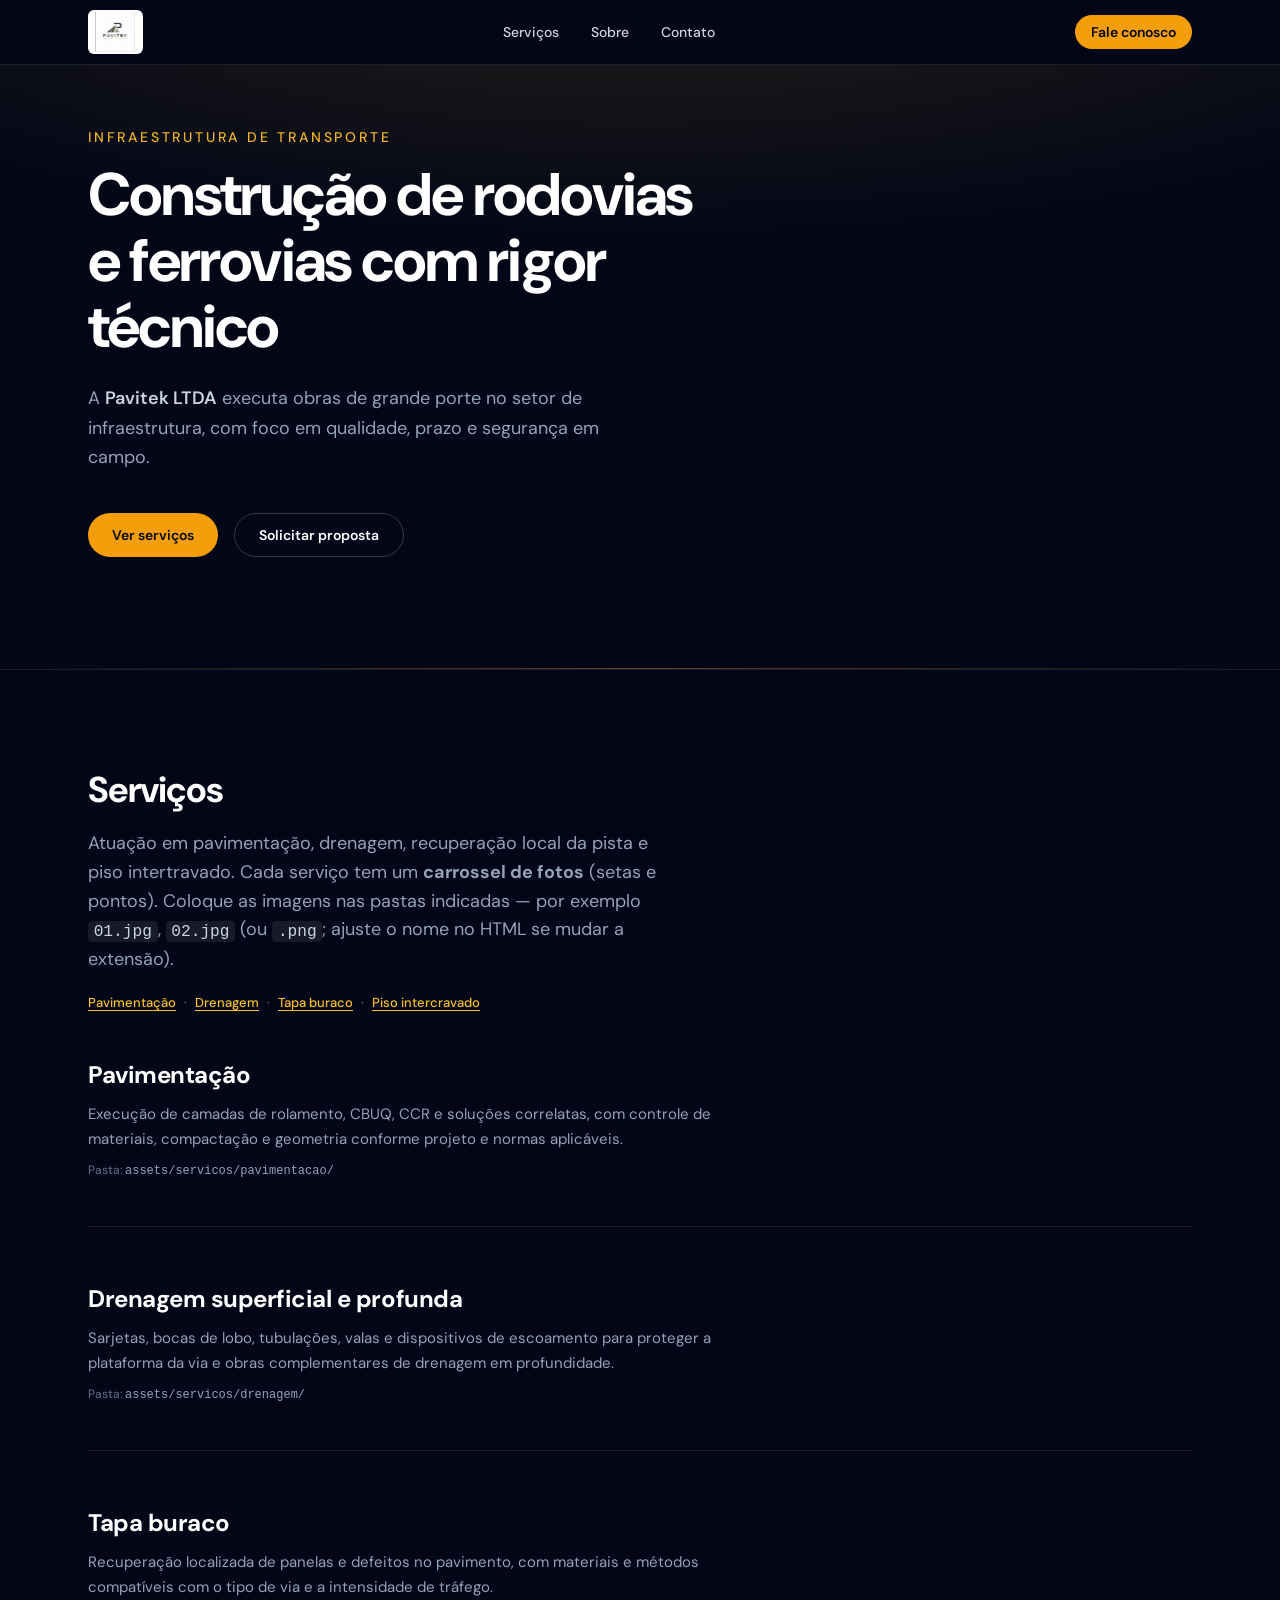
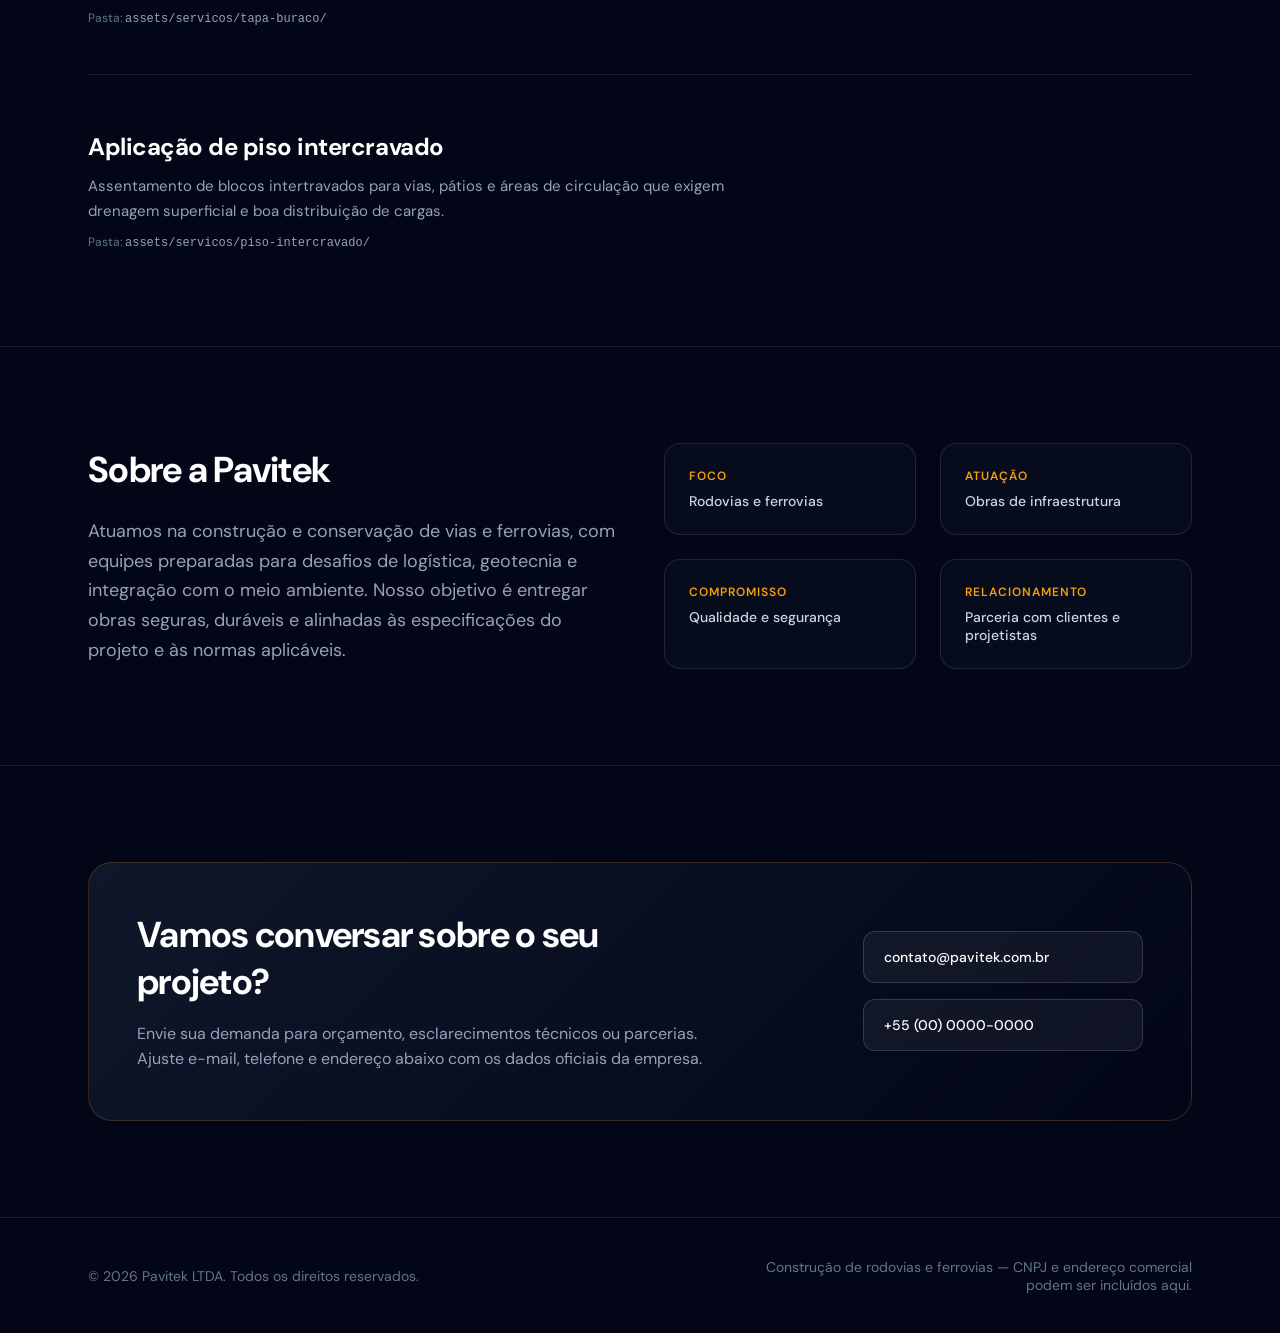
==== index.html @ 79687f1e "feat: base" ====
<!DOCTYPE html>
<html lang="pt-BR">
  <head>
    <meta charset="UTF-8" />
    <meta name="viewport" content="width=device-width, initial-scale=1.0" />
    <meta
      name="description"
      content="Pavitek LTDA — construção de rodovias e ferrovias. Soluções em infraestrutura viária e ferroviária."
    />
    <title>Pavitek LTDA | Rodovias e ferrovias</title>
    <link rel="icon" type="image/jpeg" href="assets/pavitek.jpeg" />
    <link rel="preconnect" href="https://fonts.googleapis.com" />
    <link rel="preconnect" href="https://fonts.gstatic.com" crossorigin />
    <link
      href="https://fonts.googleapis.com/css2?family=DM+Sans:ital,opsz,wght@0,9..40,400..700;1,9..40,400..700&display=swap"
      rel="stylesheet"
    />
    <link rel="stylesheet" href="css/style.css" />
  </head>
  <body>
    <header class="header">
      <div class="header__inner container">
        <a href="#" class="logo">
          <img
            class="logo__img"
            src="assets/pavitek.jpeg"
            alt="Pavitek LTDA — construção de rodovias e ferrovias"
            decoding="async"
          />
        </a>
        <nav class="nav" aria-label="Principal">
          <a href="#servicos">Serviços</a>
          <a href="#sobre">Sobre</a>
          <a href="#contato">Contato</a>
        </nav>
        <a class="btn btn--primary btn--header" href="#contato">Fale conosco</a>
      </div>
    </header>

    <main>
      <!--
        Fundo do hero:
        • Imagem: no <section> use style="--hero-bg-image: url('img/hero.jpg');"
        • Vídeo: use class="hero hero--video" só depois de adicionar <source>; descomente o exemplo, preencha poster se quiser capa antes do play.
        • Escurecimento da vinheta: style="--hero-scrim-opacity: 0.85;" (0 = transparente, 1 = forte)
      -->
      <section class="hero">
        <div class="hero__media" aria-hidden="true">
          <div class="hero__bg-image"></div>
          <video
            class="hero__bg-video"
            autoplay
            muted
            loop
            playsinline
            preload="metadata"
            poster=""
          >
            <!-- Ex.: <source src="videos/hero.mp4" type="video/mp4" /> -->
          </video>
        </div>
        <div class="hero__scrim" aria-hidden="true"></div>
        <div class="hero__glow" aria-hidden="true"></div>
        <div class="hero__line" aria-hidden="true"></div>
        <div class="container hero__content">
          <p class="hero__eyebrow">Infraestrutura de transporte</p>
          <h1 class="hero__title">
            Construção de rodovias e ferrovias com rigor técnico
          </h1>
          <p class="hero__lead">
            A <strong>Pavitek LTDA</strong> executa obras de grande porte no
            setor de infraestrutura, com foco em qualidade, prazo e segurança em
            campo.
          </p>
          <div class="hero__actions">
            <a class="btn btn--primary" href="#servicos">Ver serviços</a>
            <a class="btn btn--ghost" href="#contato">Solicitar proposta</a>
          </div>
        </div>
      </section>

      <section id="servicos" class="section section--border">
        <div class="container">
          <header class="section__intro">
            <h2 class="section__title">Serviços</h2>
            <p class="section__subtitle">
              Atuação em pavimentação, drenagem, recuperação local da pista e
              piso intertravado. Cada serviço tem um <strong>carrossel de
              fotos</strong> (setas e pontos). Coloque as imagens nas pastas
              indicadas — por exemplo <code>01.jpg</code>, <code>02.jpg</code>
              (ou <code>.png</code>; ajuste o nome no HTML se mudar a extensão).
            </p>
            <p class="services__jump">
              <a href="#pavimentacao">Pavimentação</a>
              <span class="services__jump-sep" aria-hidden="true">·</span>
              <a href="#drenagem">Drenagem</a>
              <span class="services__jump-sep" aria-hidden="true">·</span>
              <a href="#tapa-buraco">Tapa buraco</a>
              <span class="services__jump-sep" aria-hidden="true">·</span>
              <a href="#piso-intercravado">Piso intercravado</a>
            </p>
          </header>

          <div class="services">
            <article class="service" id="pavimentacao">
              <div class="service__head">
                <h3 class="service__title">Pavimentação</h3>
                <p class="service__text">
                  Execução de camadas de rolamento, CBUQ, CCR e soluções
                  correlatas, com controle de materiais, compactação e geometria
                  conforme projeto e normas aplicáveis.
                </p>
              </div>
              <div
                class="carousel"
                data-carousel
                role="region"
                aria-roledescription="Carrossel"
                aria-label="Fotos do serviço Pavimentação"
                style="--carousel-n: 4; --carousel-i: 0"
              >
                <div class="carousel__chrome">
                  <button
                    type="button"
                    class="carousel__arrow carousel__arrow--prev"
                    data-carousel-prev
                    aria-label="Foto anterior"
                  >
                    ‹
                  </button>
                  <div class="carousel__viewport" tabindex="0">
                    <div class="carousel__track" data-carousel-track>
                      <figure class="carousel__slide">
                        <button
                          type="button"
                          class="carousel__open"
                          data-lightbox-open
                          aria-label="Ampliar: Pavimentação, foto 1"
                        >
                          <img
                            src="assets/servicos/pavimentacao/01.jpg"
                            alt="Pavimentação — obra 1"
                            loading="lazy"
                            decoding="async"
                          />
                        </button>
                      </figure>
                      <figure class="carousel__slide">
                        <button
                          type="button"
                          class="carousel__open"
                          data-lightbox-open
                          aria-label="Ampliar: Pavimentação, foto 2"
                        >
                          <img
                            src="assets/servicos/pavimentacao/02.jpg"
                            alt="Pavimentação — obra 2"
                            loading="lazy"
                            decoding="async"
                          />
                        </button>
                      </figure>
                      <figure class="carousel__slide">
                        <button
                          type="button"
                          class="carousel__open"
                          data-lightbox-open
                          aria-label="Ampliar: Pavimentação, foto 3"
                        >
                          <img
                            src="assets/servicos/pavimentacao/03.jpg"
                            alt="Pavimentação — obra 3"
                            loading="lazy"
                            decoding="async"
                          />
                        </button>
                      </figure>
                      <figure class="carousel__slide">
                        <button
                          type="button"
                          class="carousel__open"
                          data-lightbox-open
                          aria-label="Ampliar: Pavimentação, foto 4"
                        >
                          <img
                            src="assets/servicos/pavimentacao/04.jpg"
                            alt="Pavimentação — obra 4"
                            loading="lazy"
                            decoding="async"
                          />
                        </button>
                      </figure>
                    </div>
                  </div>
                  <button
                    type="button"
                    class="carousel__arrow carousel__arrow--next"
                    data-carousel-next
                    aria-label="Próxima foto"
                  >
                    ›
                  </button>
                </div>
                <div
                  class="carousel__dots"
                  data-carousel-dots
                  aria-label="Selecionar foto"
                ></div>
              </div>
              <p class="service__path-hint" aria-hidden="true">
                Pasta: <code>assets/servicos/pavimentacao/</code>
              </p>
            </article>

            <article class="service" id="drenagem">
              <div class="service__head">
                <h3 class="service__title">Drenagem superficial e profunda</h3>
                <p class="service__text">
                  Sarjetas, bocas de lobo, tubulações, valas e dispositivos de
                  escoamento para proteger a plataforma da via e obras
                  complementares de drenagem em profundidade.
                </p>
              </div>
              <div
                class="carousel"
                data-carousel
                role="region"
                aria-roledescription="Carrossel"
                aria-label="Fotos do serviço Drenagem"
                style="--carousel-n: 4; --carousel-i: 0"
              >
                <div class="carousel__chrome">
                  <button
                    type="button"
                    class="carousel__arrow carousel__arrow--prev"
                    data-carousel-prev
                    aria-label="Foto anterior"
                  >
                    ‹
                  </button>
                  <div class="carousel__viewport" tabindex="0">
                    <div class="carousel__track" data-carousel-track>
                      <figure class="carousel__slide">
                        <button
                          type="button"
                          class="carousel__open"
                          data-lightbox-open
                          aria-label="Ampliar: Drenagem, foto 1"
                        >
                          <img
                            src="assets/servicos/drenagem/01.jpg"
                            alt="Drenagem — obra 1"
                            loading="lazy"
                            decoding="async"
                          />
                        </button>
                      </figure>
                      <figure class="carousel__slide">
                        <button
                          type="button"
                          class="carousel__open"
                          data-lightbox-open
                          aria-label="Ampliar: Drenagem, foto 2"
                        >
                          <img
                            src="assets/servicos/drenagem/02.jpg"
                            alt="Drenagem — obra 2"
                            loading="lazy"
                            decoding="async"
                          />
                        </button>
                      </figure>
                      <figure class="carousel__slide">
                        <button
                          type="button"
                          class="carousel__open"
                          data-lightbox-open
                          aria-label="Ampliar: Drenagem, foto 3"
                        >
                          <img
                            src="assets/servicos/drenagem/03.jpg"
                            alt="Drenagem — obra 3"
                            loading="lazy"
                            decoding="async"
                          />
                        </button>
                      </figure>
                      <figure class="carousel__slide">
                        <button
                          type="button"
                          class="carousel__open"
                          data-lightbox-open
                          aria-label="Ampliar: Drenagem, foto 4"
                        >
                          <img
                            src="assets/servicos/drenagem/04.jpg"
                            alt="Drenagem — obra 4"
                            loading="lazy"
                            decoding="async"
                          />
                        </button>
                      </figure>
                    </div>
                  </div>
                  <button
                    type="button"
                    class="carousel__arrow carousel__arrow--next"
                    data-carousel-next
                    aria-label="Próxima foto"
                  >
                    ›
                  </button>
                </div>
                <div
                  class="carousel__dots"
                  data-carousel-dots
                  aria-label="Selecionar foto"
                ></div>
              </div>
              <p class="service__path-hint" aria-hidden="true">
                Pasta: <code>assets/servicos/drenagem/</code>
              </p>
            </article>

            <article class="service" id="tapa-buraco">
              <div class="service__head">
                <h3 class="service__title">Tapa buraco</h3>
                <p class="service__text">
                  Recuperação localizada de panelas e defeitos no pavimento,
                  com materiais e métodos compatíveis com o tipo de via e a
                  intensidade de tráfego.
                </p>
              </div>
              <div
                class="carousel"
                data-carousel
                role="region"
                aria-roledescription="Carrossel"
                aria-label="Fotos do serviço Tapa buraco"
                style="--carousel-n: 4; --carousel-i: 0"
              >
                <div class="carousel__chrome">
                  <button
                    type="button"
                    class="carousel__arrow carousel__arrow--prev"
                    data-carousel-prev
                    aria-label="Foto anterior"
                  >
                    ‹
                  </button>
                  <div class="carousel__viewport" tabindex="0">
                    <div class="carousel__track" data-carousel-track>
                      <figure class="carousel__slide">
                        <button
                          type="button"
                          class="carousel__open"
                          data-lightbox-open
                          aria-label="Ampliar: Tapa buraco, foto 1"
                        >
                          <img
                            src="assets/servicos/tapa-buraco/01.jpg"
                            alt="Tapa buraco — serviço 1"
                            loading="lazy"
                            decoding="async"
                          />
                        </button>
                      </figure>
                      <figure class="carousel__slide">
                        <button
                          type="button"
                          class="carousel__open"
                          data-lightbox-open
                          aria-label="Ampliar: Tapa buraco, foto 2"
                        >
                          <img
                            src="assets/servicos/tapa-buraco/02.jpg"
                            alt="Tapa buraco — serviço 2"
                            loading="lazy"
                            decoding="async"
                          />
                        </button>
                      </figure>
                      <figure class="carousel__slide">
                        <button
                          type="button"
                          class="carousel__open"
                          data-lightbox-open
                          aria-label="Ampliar: Tapa buraco, foto 3"
                        >
                          <img
                            src="assets/servicos/tapa-buraco/03.jpg"
                            alt="Tapa buraco — serviço 3"
                            loading="lazy"
                            decoding="async"
                          />
                        </button>
                      </figure>
                      <figure class="carousel__slide">
                        <button
                          type="button"
                          class="carousel__open"
                          data-lightbox-open
                          aria-label="Ampliar: Tapa buraco, foto 4"
                        >
                          <img
                            src="assets/servicos/tapa-buraco/04.jpg"
                            alt="Tapa buraco — serviço 4"
                            loading="lazy"
                            decoding="async"
                          />
                        </button>
                      </figure>
                    </div>
                  </div>
                  <button
                    type="button"
                    class="carousel__arrow carousel__arrow--next"
                    data-carousel-next
                    aria-label="Próxima foto"
                  >
                    ›
                  </button>
                </div>
                <div
                  class="carousel__dots"
                  data-carousel-dots
                  aria-label="Selecionar foto"
                ></div>
              </div>
              <p class="service__path-hint" aria-hidden="true">
                Pasta: <code>assets/servicos/tapa-buraco/</code>
              </p>
            </article>

            <article class="service" id="piso-intercravado">
              <div class="service__head">
                <h3 class="service__title">Aplicação de piso intercravado</h3>
                <p class="service__text">
                  Assentamento de blocos intertravados para vias, pátios e áreas
                  de circulação que exigem drenagem superficial e boa
                  distribuição de cargas.
                </p>
              </div>
              <div
                class="carousel"
                data-carousel
                role="region"
                aria-roledescription="Carrossel"
                aria-label="Fotos do serviço Piso intercravado"
                style="--carousel-n: 4; --carousel-i: 0"
              >
                <div class="carousel__chrome">
                  <button
                    type="button"
                    class="carousel__arrow carousel__arrow--prev"
                    data-carousel-prev
                    aria-label="Foto anterior"
                  >
                    ‹
                  </button>
                  <div class="carousel__viewport" tabindex="0">
                    <div class="carousel__track" data-carousel-track>
                      <figure class="carousel__slide">
                        <button
                          type="button"
                          class="carousel__open"
                          data-lightbox-open
                          aria-label="Ampliar: Piso intercravado, foto 1"
                        >
                          <img
                            src="assets/servicos/piso-intercravado/01.jpg"
                            alt="Piso intercravado — obra 1"
                            loading="lazy"
                            decoding="async"
                          />
                        </button>
                      </figure>
                      <figure class="carousel__slide">
                        <button
                          type="button"
                          class="carousel__open"
                          data-lightbox-open
                          aria-label="Ampliar: Piso intercravado, foto 2"
                        >
                          <img
                            src="assets/servicos/piso-intercravado/02.jpg"
                            alt="Piso intercravado — obra 2"
                            loading="lazy"
                            decoding="async"
                          />
                        </button>
                      </figure>
                      <figure class="carousel__slide">
                        <button
                          type="button"
                          class="carousel__open"
                          data-lightbox-open
                          aria-label="Ampliar: Piso intercravado, foto 3"
                        >
                          <img
                            src="assets/servicos/piso-intercravado/03.jpg"
                            alt="Piso intercravado — obra 3"
                            loading="lazy"
                            decoding="async"
                          />
                        </button>
                      </figure>
                      <figure class="carousel__slide">
                        <button
                          type="button"
                          class="carousel__open"
                          data-lightbox-open
                          aria-label="Ampliar: Piso intercravado, foto 4"
                        >
                          <img
                            src="assets/servicos/piso-intercravado/04.jpg"
                            alt="Piso intercravado — obra 4"
                            loading="lazy"
                            decoding="async"
                          />
                        </button>
                      </figure>
                    </div>
                  </div>
                  <button
                    type="button"
                    class="carousel__arrow carousel__arrow--next"
                    data-carousel-next
                    aria-label="Próxima foto"
                  >
                    ›
                  </button>
                </div>
                <div
                  class="carousel__dots"
                  data-carousel-dots
                  aria-label="Selecionar foto"
                ></div>
              </div>
              <p class="service__path-hint" aria-hidden="true">
                Pasta: <code>assets/servicos/piso-intercravado/</code>
              </p>
            </article>
          </div>
        </div>
      </section>

      <section id="sobre" class="section section--border">
        <div class="container about">
          <div class="about__text">
            <h2 class="section__title">Sobre a Pavitek</h2>
            <p class="about__lead">
              Atuamos na construção e conservação de vias e ferrovias, com
              equipes preparadas para desafios de logística, geotecnia e
              integração com o meio ambiente. Nosso objetivo é entregar obras
              seguras, duráveis e alinhadas às especificações do projeto e às
              normas aplicáveis.
            </p>
          </div>
          <dl class="about__grid">
            <div class="about__item">
              <dt class="about__term">Foco</dt>
              <dd class="about__desc">Rodovias e ferrovias</dd>
            </div>
            <div class="about__item">
              <dt class="about__term">Atuação</dt>
              <dd class="about__desc">Obras de infraestrutura</dd>
            </div>
            <div class="about__item">
              <dt class="about__term">Compromisso</dt>
              <dd class="about__desc">Qualidade e segurança</dd>
            </div>
            <div class="about__item">
              <dt class="about__term">Relacionamento</dt>
              <dd class="about__desc">Parceria com clientes e projetistas</dd>
            </div>
          </dl>
        </div>
      </section>

      <section id="contato" class="section section--border">
        <div class="container">
          <div class="contact-box">
            <div class="contact-box__text">
              <h2 class="section__title">Vamos conversar sobre o seu projeto?</h2>
              <p class="contact-box__lead">
                Envie sua demanda para orçamento, esclarecimentos técnicos ou
                parcerias. Ajuste e-mail, telefone e endereço abaixo com os dados
                oficiais da empresa.
              </p>
            </div>
            <div class="contact-box__links">
              <a class="contact-link" href="mailto:contato@pavitek.com.br"
                >contato@pavitek.com.br</a
              >
              <a class="contact-link" href="tel:+5500000000000"
                >+55 (00) 0000-0000</a
              >
            </div>
          </div>
        </div>
      </section>
    </main>

    <footer class="footer">
      <div class="container footer__inner">
        <p>© <span id="ano"></span> Pavitek LTDA. Todos os direitos reservados.</p>
        <p class="footer__note">
          Construção de rodovias e ferrovias — CNPJ e endereço comercial podem ser
          incluídos aqui.
        </p>
      </div>
    </footer>

    <div
      id="lightbox"
      class="lightbox"
      role="dialog"
      aria-modal="true"
      aria-label="Foto ampliada"
      hidden
    >
      <div class="lightbox__backdrop" data-lightbox-close tabindex="-1"></div>
      <img class="lightbox__img" src="" alt="" decoding="async" />
      <button type="button" class="lightbox__close" data-lightbox-close aria-label="Fechar">
        Fechar
      </button>
    </div>

    <script src="js/main.js"></script>
  </body>
</html>
---- css/style.css ----
:root {
  --bg: #020617;
  --bg-elevated: rgba(15, 23, 42, 0.5);
  --border: rgba(255, 255, 255, 0.1);
  --text: #f1f5f9;
  --text-muted: #94a3b8;
  --text-soft: #cbd5e1;
  --accent: #f59e0b;
  --accent-hover: #fbbf24;
  --max: 72rem;
}

*,
*::before,
*::after {
  box-sizing: border-box;
}

html {
  scroll-behavior: smooth;
}

body {
  margin: 0;
  font-family: "DM Sans", ui-sans-serif, system-ui, sans-serif;
  -webkit-font-smoothing: antialiased;
  -moz-osx-font-smoothing: grayscale;
  color: var(--text);
  background-color: var(--bg);
  padding-top: 4rem;
}

a {
  color: inherit;
  text-decoration: none;
}

.container {
  width: 100%;
  max-width: var(--max);
  margin-inline: auto;
  padding-inline: 1rem;
}

@media (min-width: 640px) {
  .container {
    padding-inline: 1.5rem;
  }
}

/* Header */
.header {
  position: fixed;
  inset: 0 0 auto 0;
  z-index: 50;
  border-bottom: 1px solid var(--border);
  background: rgba(2, 6, 23, 0.85);
  backdrop-filter: blur(12px);
}

.header__inner {
  display: flex;
  align-items: center;
  justify-content: space-between;
  gap: 0.75rem;
  min-height: 4rem;
}

.logo {
  display: flex;
  align-items: center;
  min-width: 0;
  line-height: 0;
  padding: 0.15rem 0.45rem;
  border-radius: 0.375rem;
  background: #fff;
}

.logo__img {
  display: block;
  height: 2.125rem;
  width: auto;
  max-width: min(12.5rem, 46vw);
  object-fit: contain;
  object-position: left center;
}

@media (min-width: 640px) {
  .logo__img {
    height: 2.5rem;
    max-width: 14rem;
  }
}

.nav {
  display: flex;
  align-items: center;
  gap: 1rem;
  font-size: 0.75rem;
  font-weight: 500;
  color: #cbd5e1;
}

@media (min-width: 640px) {
  .nav {
    gap: 2rem;
    font-size: 0.875rem;
  }
}

.nav a:hover {
  color: var(--accent-hover);
}

.btn {
  display: inline-flex;
  align-items: center;
  justify-content: center;
  border-radius: 9999px;
  font-weight: 600;
  transition: background-color 0.15s, border-color 0.15s, color 0.15s;
}

.btn--primary {
  background: var(--accent);
  color: var(--bg);
  padding: 0.75rem 1.5rem;
  font-size: 0.875rem;
}

.btn--primary:hover {
  background: var(--accent-hover);
}

.btn--header {
  flex-shrink: 0;
  padding: 0.5rem 0.75rem;
  font-size: 0.75rem;
}

@media (min-width: 640px) {
  .btn--header {
    padding: 0.5rem 1rem;
    font-size: 0.875rem;
  }
}

.btn--ghost {
  border: 1px solid rgba(255, 255, 255, 0.2);
  color: #fff;
  padding: 0.75rem 1.5rem;
  font-size: 0.875rem;
}

.btn--ghost:hover {
  border-color: rgba(245, 158, 11, 0.5);
  color: var(--accent-hover);
}

/* Hero */
.hero {
  --hero-bg-image: none;
  --hero-scrim-opacity: 1;
  position: relative;
  overflow: hidden;
  padding: 3rem 0 5rem;
  isolation: isolate;
}

@media (min-width: 640px) {
  .hero {
    padding: 4rem 0 7rem;
  }
}

/* Camada de mídia: imagem e/ou vídeo em tela cheia, object-fit / cover */
.hero__media {
  position: absolute;
  inset: 0;
  z-index: 0;
  pointer-events: none;
}

.hero__bg-image {
  position: absolute;
  inset: 0;
  background-image: var(--hero-bg-image);
  background-size: cover;
  background-position: center;
  background-repeat: no-repeat;
}

.hero__bg-video {
  display: none;
  position: absolute;
  inset: 0;
  width: 100%;
  height: 100%;
  object-fit: cover;
  object-position: center;
}

/* Ative o vídeo: adicione a classe hero--video no <section class="hero"> */
.hero.hero--video .hero__bg-video {
  display: block;
}

/* Vinheta sobre foto/vídeo para o texto continuar legível */
.hero__scrim {
  position: absolute;
  inset: 0;
  z-index: 1;
  pointer-events: none;
  opacity: var(--hero-scrim-opacity, 1);
  background: linear-gradient(
    to bottom,
    rgb(2 6 23 / 0.45) 0%,
    rgb(2 6 23 / 0.72) 50%,
    rgb(2 6 23 / 0.88) 100%
  );
}

.hero__glow {
  position: absolute;
  inset: 0;
  z-index: 2;
  pointer-events: none;
  background: radial-gradient(
    ellipse 80% 50% at 50% -20%,
    rgba(251, 191, 36, 0.15),
    transparent
  );
}

.hero__line {
  position: absolute;
  left: 0;
  right: 0;
  bottom: 0;
  z-index: 3;
  height: 1px;
  pointer-events: none;
  background: linear-gradient(
    90deg,
    transparent,
    rgba(245, 158, 11, 0.4),
    transparent
  );
}

.hero__content {
  position: relative;
  z-index: 4;
}

.hero__eyebrow {
  margin: 0 0 1rem;
  font-size: 0.875rem;
  font-weight: 500;
  text-transform: uppercase;
  letter-spacing: 0.2em;
  color: rgba(251, 191, 36, 0.95);
}

.hero__title {
  margin: 0;
  max-width: 40rem;
  font-size: clamp(2rem, 5vw, 3.75rem);
  font-weight: 700;
  letter-spacing: -0.03em;
  line-height: 1.1;
  color: #fff;
}

.hero__lead {
  margin: 1.5rem 0 0;
  max-width: 36rem;
  font-size: 1.125rem;
  line-height: 1.65;
  color: var(--text-muted);
}

.hero__lead strong {
  font-weight: 600;
  color: var(--text-soft);
}

.hero__actions {
  display: flex;
  flex-wrap: wrap;
  gap: 1rem;
  margin-top: 2.5rem;
}

/* Sections */
.section {
  scroll-margin-top: 5rem;
  padding: 5rem 0;
}

@media (min-width: 640px) {
  .section {
    padding: 6rem 0;
  }
}

.section--border {
  border-top: 1px solid var(--border);
}

.section__intro {
  max-width: 36rem;
}

.section__title {
  margin: 0;
  font-size: clamp(1.75rem, 3vw, 2.25rem);
  font-weight: 700;
  letter-spacing: -0.02em;
  color: #fff;
}

.section__subtitle {
  margin: 1rem 0 0;
  font-size: 1.125rem;
  line-height: 1.6;
  color: var(--text-muted);
}

.section__subtitle code {
  font-size: 0.9em;
  padding: 0.1em 0.35em;
  border-radius: 0.25rem;
  background: rgba(255, 255, 255, 0.08);
  color: var(--text-soft);
}

.services__jump {
  margin: 1.25rem 0 0;
  display: flex;
  flex-wrap: wrap;
  align-items: center;
  gap: 0.35rem 0.5rem;
  font-size: 0.8125rem;
  font-weight: 500;
}

.services__jump a {
  color: var(--accent-hover);
  text-decoration: underline;
  text-underline-offset: 0.2em;
}

.services__jump a:hover {
  color: #fde68a;
}

.services__jump-sep {
  color: #64748b;
  user-select: none;
}

/* Serviços + galerias */
.services {
  margin-top: 3rem;
  display: flex;
  flex-direction: column;
  gap: 3rem;
}

@media (min-width: 768px) {
  .services {
    gap: 3.5rem;
  }
}

.service {
  scroll-margin-top: 5rem;
  padding-bottom: 3rem;
  border-bottom: 1px solid var(--border);
}

.service:last-child {
  padding-bottom: 0;
  border-bottom: none;
}

.service__head {
  max-width: 42rem;
}

.service__title {
  margin: 0;
  font-size: clamp(1.25rem, 2.5vw, 1.5rem);
  font-weight: 700;
  color: #fff;
  letter-spacing: -0.02em;
}

.service__text {
  margin: 0.75rem 0 0;
  font-size: 0.9375rem;
  line-height: 1.65;
  color: var(--text-muted);
}

/* Carrossel de fotos (serviços) */
.carousel {
  margin-top: 1.25rem;
  --carousel-n: 1;
  --carousel-i: 0;
}

.carousel__chrome {
  display: flex;
  align-items: stretch;
  gap: 0.5rem;
}

.carousel__viewport {
  flex: 1;
  min-width: 0;
  overflow: hidden;
  border-radius: 0.625rem;
  outline: none;
}

.carousel__viewport:focus-visible {
  box-shadow: 0 0 0 2px rgba(245, 158, 11, 0.45);
}

.carousel__track {
  display: flex;
  width: calc(var(--carousel-n, 1) * 100%);
  transform: translateX(
    calc(-100% * var(--carousel-i, 0) / var(--carousel-n, 1))
  );
  transition: transform 0.4s cubic-bezier(0.22, 1, 0.36, 1);
}

@media (prefers-reduced-motion: reduce) {
  .carousel__track {
    transition: none;
  }
}

.carousel__slide {
  flex: 0 0 calc(100% / var(--carousel-n, 1));
  max-width: calc(100% / var(--carousel-n, 1));
  margin: 0;
}

.carousel__slide.is-missing {
  display: none;
}

.carousel__open {
  display: block;
  width: 100%;
  margin: 0;
  padding: 0;
  border: 1px solid var(--border);
  border-radius: 0.625rem;
  overflow: hidden;
  background: rgba(15, 23, 42, 0.6);
  cursor: zoom-in;
  transition: border-color 0.15s, box-shadow 0.15s;
}

.carousel__open:hover,
.carousel__open:focus-visible {
  border-color: rgba(245, 158, 11, 0.45);
  box-shadow: 0 0 0 2px rgba(245, 158, 11, 0.2);
  outline: none;
}

.carousel__open img {
  display: block;
  width: 100%;
  aspect-ratio: 4 / 3;
  object-fit: cover;
}

.carousel__arrow {
  flex-shrink: 0;
  align-self: center;
  width: 2.75rem;
  height: 2.75rem;
  min-width: 2.75rem;
  min-height: 2.75rem;
  padding: 0;
  border: 1px solid var(--border);
  border-radius: 0.5rem;
  background: rgba(15, 23, 42, 0.85);
  color: #fff;
  font-size: 1.5rem;
  line-height: 1;
  font-family: inherit;
  cursor: pointer;
  transition: border-color 0.15s, color 0.15s, background 0.15s;
}

.carousel__arrow:hover:not(:disabled),
.carousel__arrow:focus-visible:not(:disabled) {
  border-color: rgba(245, 158, 11, 0.5);
  color: var(--accent-hover);
  outline: none;
}

.carousel__arrow:disabled {
  opacity: 0.35;
  cursor: not-allowed;
}

.carousel--single .carousel__arrow {
  display: none;
}

.carousel__dots {
  display: flex;
  flex-wrap: wrap;
  justify-content: center;
  gap: 0.4rem;
  margin-top: 0.75rem;
  min-height: 1.25rem;
}

.carousel--single .carousel__dots {
  display: none;
}

.carousel__dot {
  width: 0.5rem;
  height: 0.5rem;
  padding: 0;
  border: none;
  border-radius: 999px;
  background: rgba(148, 163, 184, 0.45);
  cursor: pointer;
  transition: transform 0.15s, background 0.15s;
}

.carousel__dot:hover,
.carousel__dot:focus-visible {
  background: rgba(251, 191, 36, 0.85);
  outline: none;
}

.carousel__dot.is-active {
  background: var(--accent);
  transform: scale(1.25);
}

.service__path-hint {
  margin: 0.65rem 0 0;
  font-size: 0.75rem;
  color: #64748b;
}

.service__path-hint code {
  font-size: inherit;
  color: #94a3b8;
}

/* Lightbox */
.lightbox {
  position: fixed;
  inset: 0;
  z-index: 200;
  display: flex;
  flex-direction: column;
  align-items: center;
  justify-content: center;
  gap: 1rem;
  padding: 1rem;
}

.lightbox[hidden] {
  display: none;
}

.lightbox__backdrop {
  position: absolute;
  inset: 0;
  background: rgba(2, 6, 23, 0.92);
  cursor: pointer;
}

.lightbox__img {
  position: relative;
  z-index: 1;
  max-width: min(96vw, 72rem);
  max-height: min(82vh, 56rem);
  width: auto;
  height: auto;
  object-fit: contain;
  border-radius: 0.5rem;
  box-shadow: 0 25px 50px -12px rgba(0, 0, 0, 0.5);
}

.lightbox__close {
  position: relative;
  z-index: 2;
  flex-shrink: 0;
  padding: 0.5rem 1.25rem;
  border-radius: 999px;
  border: 1px solid rgba(255, 255, 255, 0.2);
  background: rgba(15, 23, 42, 0.9);
  color: #fff;
  font-size: 0.875rem;
  font-weight: 600;
  font-family: inherit;
  cursor: pointer;
}

.lightbox__close:hover,
.lightbox__close:focus-visible {
  border-color: rgba(245, 158, 11, 0.5);
  color: var(--accent-hover);
  outline: none;
}

/* About */
.about {
  display: grid;
  gap: 3rem;
  align-items: center;
}

@media (min-width: 1024px) {
  .about {
    grid-template-columns: 1fr 1fr;
    gap: 3rem;
  }
}

.about__lead {
  margin: 1.5rem 0 0;
  font-size: 1.125rem;
  line-height: 1.65;
  color: var(--text-muted);
}

.about__grid {
  display: grid;
  grid-template-columns: repeat(2, 1fr);
  gap: 1rem;
  margin: 0;
}

@media (min-width: 640px) {
  .about__grid {
    gap: 1.5rem;
  }
}

.about__item {
  margin: 0;
  padding: 1.25rem 1.5rem;
  border-radius: 1rem;
  border: 1px solid var(--border);
  background: rgba(15, 23, 42, 0.4);
}

@media (min-width: 640px) {
  .about__item {
    padding: 1.5rem;
  }
}

.about__term {
  margin: 0;
  font-size: 0.75rem;
  font-weight: 600;
  text-transform: uppercase;
  letter-spacing: 0.08em;
  color: var(--accent);
}

.about__desc {
  margin: 0.5rem 0 0;
  font-size: 0.875rem;
  font-weight: 500;
  color: var(--text-soft);
}

/* Contact */
.contact-box {
  overflow: hidden;
  border-radius: 1.5rem;
  border: 1px solid rgba(245, 158, 11, 0.2);
  background: linear-gradient(135deg, #0f172a, #020617);
  padding: 2rem;
}

@media (min-width: 640px) {
  .contact-box {
    padding: 3rem;
  }
}

@media (min-width: 1024px) {
  .contact-box {
    display: flex;
    align-items: center;
    justify-content: space-between;
    gap: 3rem;
  }
}

.contact-box__text {
  max-width: 36rem;
}

.contact-box__lead {
  margin: 1rem 0 0;
  color: var(--text-muted);
  line-height: 1.6;
}

.contact-box__links {
  display: flex;
  flex-direction: column;
  gap: 1rem;
  margin-top: 2rem;
  min-width: 0;
}

@media (min-width: 1024px) {
  .contact-box__links {
    margin-top: 0;
    min-width: 17.5rem;
    flex-shrink: 0;
  }
}

.contact-link {
  display: block;
  padding: 1rem 1.25rem;
  border-radius: 0.75rem;
  border: 1px solid rgba(255, 255, 255, 0.15);
  background: rgba(255, 255, 255, 0.05);
  font-size: 0.875rem;
  font-weight: 500;
  color: #fff;
  transition: border-color 0.15s, background 0.15s;
}

.contact-link:hover {
  border-color: rgba(245, 158, 11, 0.4);
  background: rgba(255, 255, 255, 0.1);
}

/* Footer */
.footer {
  border-top: 1px solid var(--border);
  padding: 2.5rem 0;
}

.footer__inner {
  display: flex;
  flex-direction: column;
  align-items: center;
  gap: 1.5rem;
  text-align: center;
  font-size: 0.875rem;
  color: #64748b;
}

@media (min-width: 640px) {
  .footer__inner {
    flex-direction: row;
    justify-content: space-between;
    text-align: left;
  }

  .footer__note {
    text-align: right;
    max-width: 28rem;
  }
}

.footer__inner p {
  margin: 0;
}
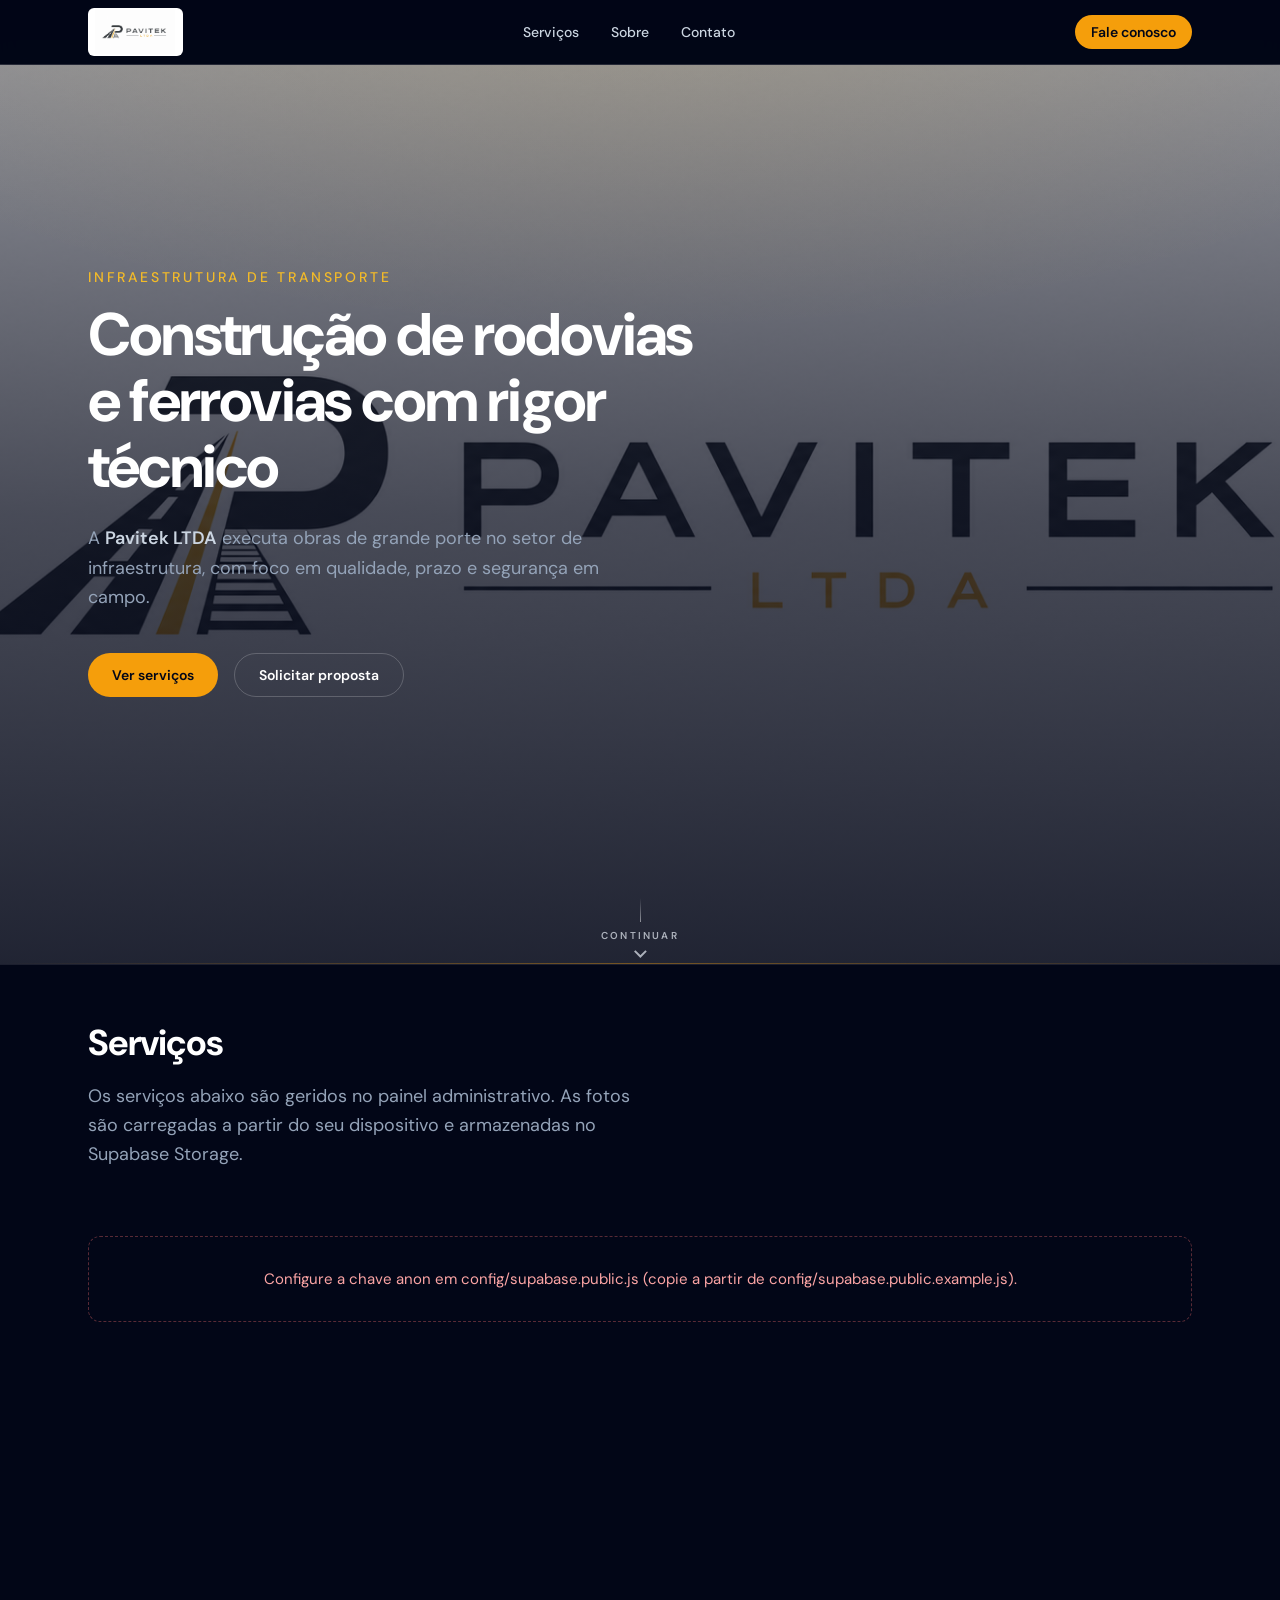
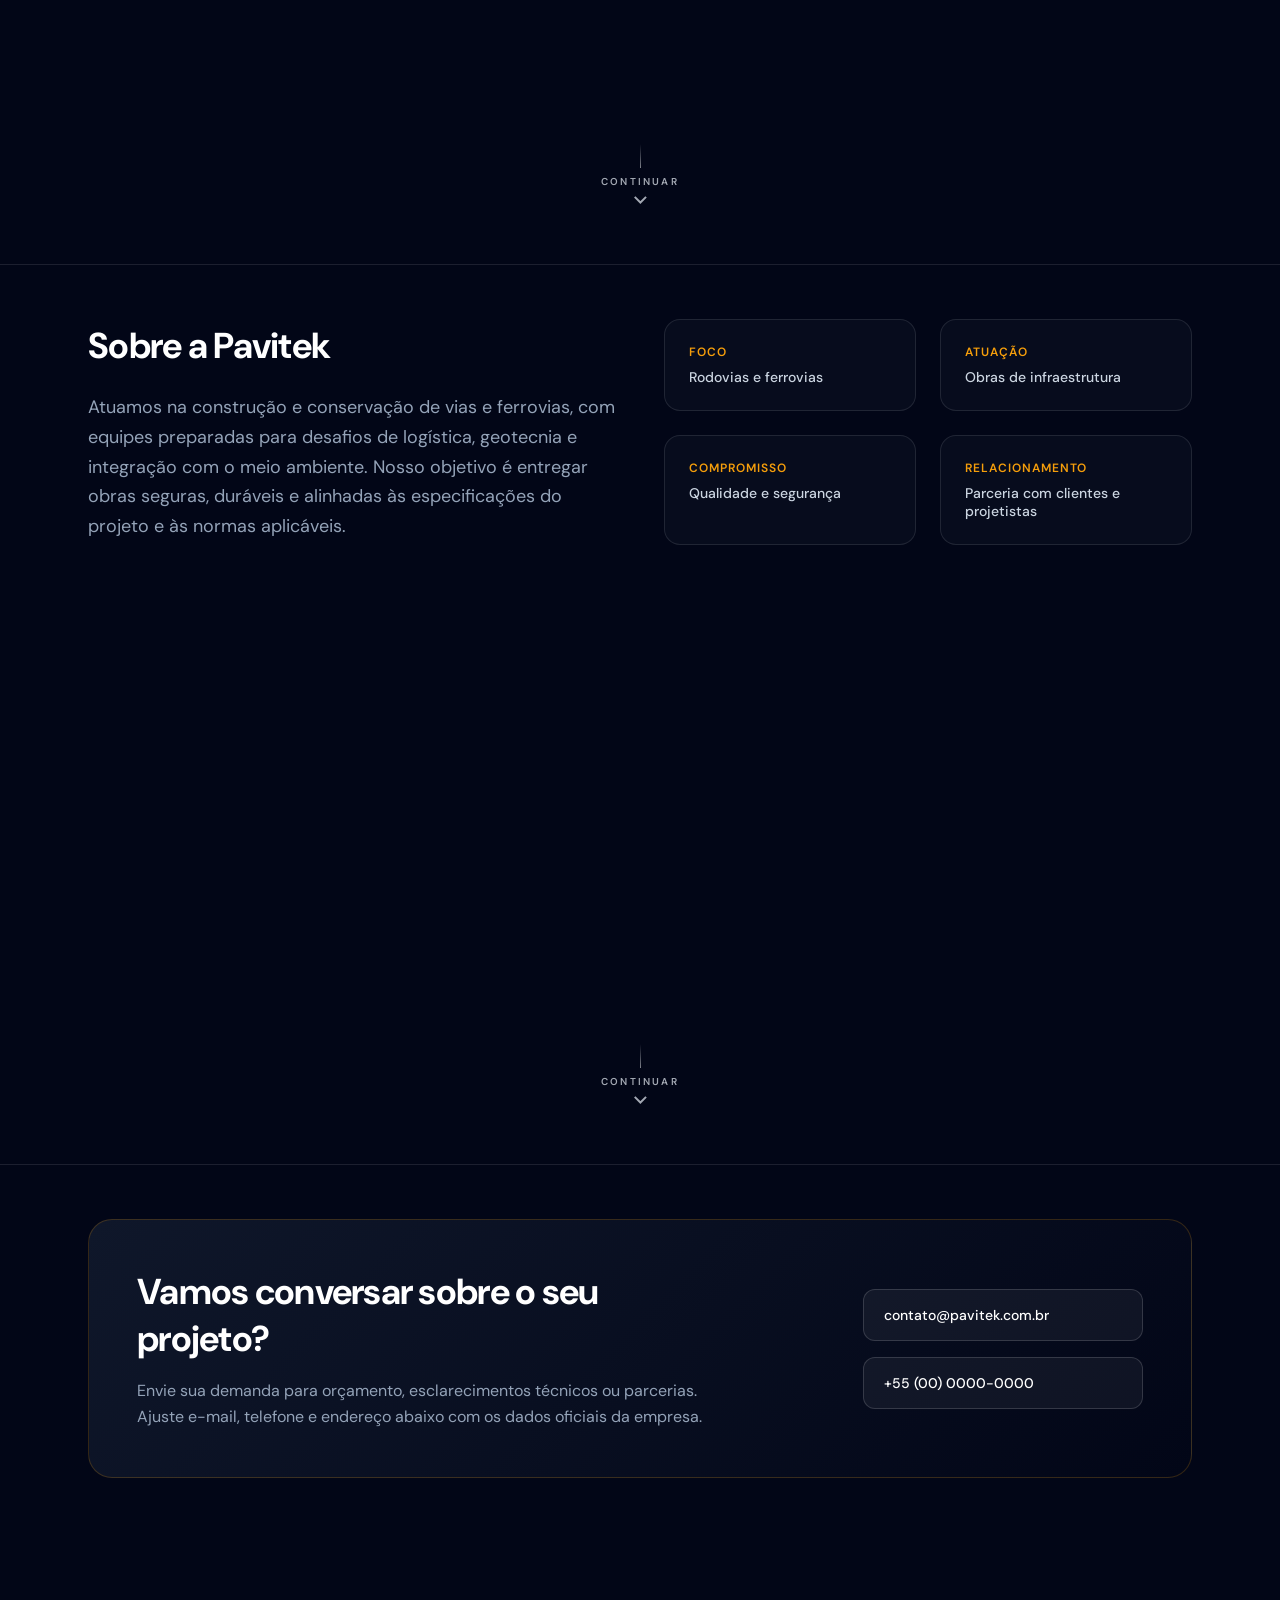
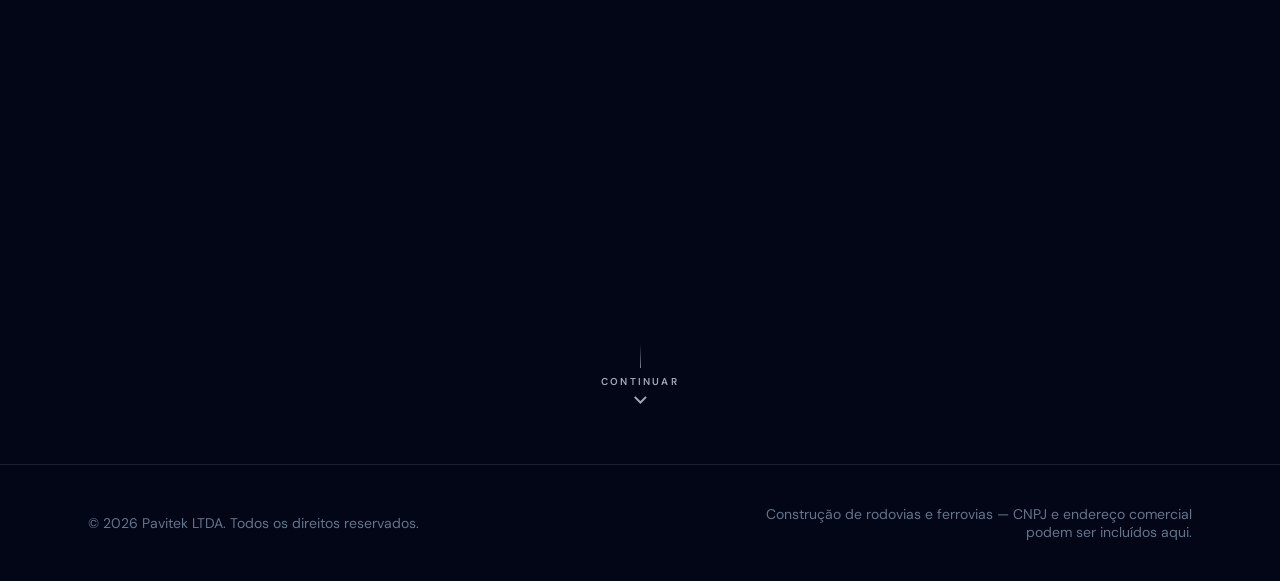
==== commit c5777a8e: "feat: Construção painel admin" ====
--- a/index.html
+++ b/index.html
@@ -8,7 +8,7 @@
       content="Pavitek LTDA — construção de rodovias e ferrovias. Soluções em infraestrutura viária e ferroviária."
     />
     <title>Pavitek LTDA | Rodovias e ferrovias</title>
-    <link rel="icon" type="image/jpeg" href="assets/pavitek.jpeg" />
+    <link rel="icon" type="image/png" href="assets/Pavitek_horizontal.png" />
     <link rel="preconnect" href="https://fonts.googleapis.com" />
     <link rel="preconnect" href="https://fonts.gstatic.com" crossorigin />
     <link
@@ -23,7 +23,7 @@
         <a href="#" class="logo">
           <img
             class="logo__img"
-            src="assets/pavitek.jpeg"
+            src="assets/Pavitek_horizontal.png"
             alt="Pavitek LTDA — construção de rodovias e ferrovias"
             decoding="async"
           />
@@ -37,46 +37,67 @@
       </div>
     </header>
 
-    <main>
+    <main class="page-main">
       <!--
-        Fundo do hero:
-        • Imagem: no <section> use style="--hero-bg-image: url('img/hero.jpg');"
-        • Vídeo: use class="hero hero--video" só depois de adicionar <source>; descomente o exemplo, preencha poster se quiser capa antes do play.
-        • Escurecimento da vinheta: style="--hero-scrim-opacity: 0.85;" (0 = transparente, 1 = forte)
+        Hero: logo em .hero__bg-img; vídeo em .hero__bg-video (classe hero--video).
+        Vinheta opcional: style="--hero-scrim-opacity: 0.85" no <section>.
       -->
-      <section class="hero">
+      <section class="hero hero--video">
         <div class="hero__media" aria-hidden="true">
-          <div class="hero__bg-image"></div>
+          <div class="hero__bg-image">
+            <img
+              class="hero__bg-img"
+              src="assets/Pavitek_horizontal.png"
+              alt=""
+              decoding="async"
+              fetchpriority="low"
+            />
+          </div>
           <video
             class="hero__bg-video"
             autoplay
             muted
             loop
             playsinline
-            preload="metadata"
-            poster=""
-          >
-            <!-- Ex.: <source src="videos/hero.mp4" type="video/mp4" /> -->
+            preload="auto"
+            poster="assets/Pavitek_horizontal.png"
+          >
+            <source
+              src="assets/21233-316116300_medium.mp4"
+              type="video/mp4"
+            />
           </video>
         </div>
         <div class="hero__scrim" aria-hidden="true"></div>
         <div class="hero__glow" aria-hidden="true"></div>
         <div class="hero__line" aria-hidden="true"></div>
-        <div class="container hero__content">
-          <p class="hero__eyebrow">Infraestrutura de transporte</p>
-          <h1 class="hero__title">
-            Construção de rodovias e ferrovias com rigor técnico
-          </h1>
-          <p class="hero__lead">
-            A <strong>Pavitek LTDA</strong> executa obras de grande porte no
-            setor de infraestrutura, com foco em qualidade, prazo e segurança em
-            campo.
-          </p>
-          <div class="hero__actions">
-            <a class="btn btn--primary" href="#servicos">Ver serviços</a>
-            <a class="btn btn--ghost" href="#contato">Solicitar proposta</a>
-          </div>
-        </div>
+        <div class="hero__stack">
+          <div class="container hero__content">
+            <p class="hero__eyebrow">Infraestrutura de transporte</p>
+            <h1 class="hero__title">
+              Construção de rodovias e ferrovias com rigor técnico
+            </h1>
+            <p class="hero__lead">
+              A <strong>Pavitek LTDA</strong> executa obras de grande porte no
+              setor de infraestrutura, com foco em qualidade, prazo e segurança em
+              campo.
+            </p>
+            <div class="hero__actions">
+              <a class="btn btn--primary" href="#servicos">Ver serviços</a>
+              <a class="btn btn--ghost" href="#contato">Solicitar proposta</a>
+            </div>
+          </div>
+        </div>
+        <a
+          class="scroll-cue"
+          href="#servicos"
+          aria-label="Rolar até a seção Serviços"
+        >
+          <span class="visually-hidden">Há mais conteúdo ao rolar a página.</span>
+          <span class="scroll-cue__rail" aria-hidden="true"></span>
+          <span class="scroll-cue__label">Continuar</span>
+          <span class="scroll-cue__arrow" aria-hidden="true"></span>
+        </a>
       </section>
 
       <section id="servicos" class="section section--border">
@@ -84,497 +105,80 @@
           <header class="section__intro">
             <h2 class="section__title">Serviços</h2>
             <p class="section__subtitle">
-              Atuação em pavimentação, drenagem, recuperação local da pista e
-              piso intertravado. Cada serviço tem um <strong>carrossel de
-              fotos</strong> (setas e pontos). Coloque as imagens nas pastas
-              indicadas — por exemplo <code>01.jpg</code>, <code>02.jpg</code>
-              (ou <code>.png</code>; ajuste o nome no HTML se mudar a extensão).
+              Os serviços abaixo são geridos no painel administrativo. As fotos são
+              carregadas a partir do seu dispositivo e armazenadas no Supabase Storage.
             </p>
-            <p class="services__jump">
-              <a href="#pavimentacao">Pavimentação</a>
-              <span class="services__jump-sep" aria-hidden="true">·</span>
-              <a href="#drenagem">Drenagem</a>
-              <span class="services__jump-sep" aria-hidden="true">·</span>
-              <a href="#tapa-buraco">Tapa buraco</a>
-              <span class="services__jump-sep" aria-hidden="true">·</span>
-              <a href="#piso-intercravado">Piso intercravado</a>
+            <nav
+              class="services__jump"
+              id="services-jump"
+              aria-label="Atalhos para serviços"
+            ></nav>
+          </header>
+
+          <div id="servicos-root" class="services">
+            <p
+              class="services__state services__state--loading"
+              id="servicos-state"
+            >
+              Carregando serviços…
             </p>
-          </header>
-
-          <div class="services">
-            <article class="service" id="pavimentacao">
-              <div class="service__head">
-                <h3 class="service__title">Pavimentação</h3>
-                <p class="service__text">
-                  Execução de camadas de rolamento, CBUQ, CCR e soluções
-                  correlatas, com controle de materiais, compactação e geometria
-                  conforme projeto e normas aplicáveis.
-                </p>
-              </div>
-              <div
-                class="carousel"
-                data-carousel
-                role="region"
-                aria-roledescription="Carrossel"
-                aria-label="Fotos do serviço Pavimentação"
-                style="--carousel-n: 4; --carousel-i: 0"
-              >
-                <div class="carousel__chrome">
-                  <button
-                    type="button"
-                    class="carousel__arrow carousel__arrow--prev"
-                    data-carousel-prev
-                    aria-label="Foto anterior"
-                  >
-                    ‹
-                  </button>
-                  <div class="carousel__viewport" tabindex="0">
-                    <div class="carousel__track" data-carousel-track>
-                      <figure class="carousel__slide">
-                        <button
-                          type="button"
-                          class="carousel__open"
-                          data-lightbox-open
-                          aria-label="Ampliar: Pavimentação, foto 1"
-                        >
-                          <img
-                            src="assets/servicos/pavimentacao/01.jpg"
-                            alt="Pavimentação — obra 1"
-                            loading="lazy"
-                            decoding="async"
-                          />
-                        </button>
-                      </figure>
-                      <figure class="carousel__slide">
-                        <button
-                          type="button"
-                          class="carousel__open"
-                          data-lightbox-open
-                          aria-label="Ampliar: Pavimentação, foto 2"
-                        >
-                          <img
-                            src="assets/servicos/pavimentacao/02.jpg"
-                            alt="Pavimentação — obra 2"
-                            loading="lazy"
-                            decoding="async"
-                          />
-                        </button>
-                      </figure>
-                      <figure class="carousel__slide">
-                        <button
-                          type="button"
-                          class="carousel__open"
-                          data-lightbox-open
-                          aria-label="Ampliar: Pavimentação, foto 3"
-                        >
-                          <img
-                            src="assets/servicos/pavimentacao/03.jpg"
-                            alt="Pavimentação — obra 3"
-                            loading="lazy"
-                            decoding="async"
-                          />
-                        </button>
-                      </figure>
-                      <figure class="carousel__slide">
-                        <button
-                          type="button"
-                          class="carousel__open"
-                          data-lightbox-open
-                          aria-label="Ampliar: Pavimentação, foto 4"
-                        >
-                          <img
-                            src="assets/servicos/pavimentacao/04.jpg"
-                            alt="Pavimentação — obra 4"
-                            loading="lazy"
-                            decoding="async"
-                          />
-                        </button>
-                      </figure>
-                    </div>
-                  </div>
-                  <button
-                    type="button"
-                    class="carousel__arrow carousel__arrow--next"
-                    data-carousel-next
-                    aria-label="Próxima foto"
-                  >
-                    ›
-                  </button>
-                </div>
-                <div
-                  class="carousel__dots"
-                  data-carousel-dots
-                  aria-label="Selecionar foto"
-                ></div>
-              </div>
-              <p class="service__path-hint" aria-hidden="true">
-                Pasta: <code>assets/servicos/pavimentacao/</code>
+          </div>
+
+          <a
+            class="scroll-cue"
+            href="#sobre"
+            aria-label="Rolar até a seção Sobre"
+          >
+            <span class="visually-hidden">Há mais conteúdo ao rolar a página.</span>
+            <span class="scroll-cue__rail" aria-hidden="true"></span>
+            <span class="scroll-cue__label">Continuar</span>
+            <span class="scroll-cue__arrow" aria-hidden="true"></span>
+          </a>
+        </div>
+      </section>
+
+      <section id="sobre" class="section section--border">
+        <div class="container">
+          <div class="about">
+            <div class="about__text">
+              <h2 class="section__title">Sobre a Pavitek</h2>
+              <p class="about__lead">
+                Atuamos na construção e conservação de vias e ferrovias, com
+                equipes preparadas para desafios de logística, geotecnia e
+                integração com o meio ambiente. Nosso objetivo é entregar obras
+                seguras, duráveis e alinhadas às especificações do projeto e às
+                normas aplicáveis.
               </p>
-            </article>
-
-            <article class="service" id="drenagem">
-              <div class="service__head">
-                <h3 class="service__title">Drenagem superficial e profunda</h3>
-                <p class="service__text">
-                  Sarjetas, bocas de lobo, tubulações, valas e dispositivos de
-                  escoamento para proteger a plataforma da via e obras
-                  complementares de drenagem em profundidade.
-                </p>
-              </div>
-              <div
-                class="carousel"
-                data-carousel
-                role="region"
-                aria-roledescription="Carrossel"
-                aria-label="Fotos do serviço Drenagem"
-                style="--carousel-n: 4; --carousel-i: 0"
-              >
-                <div class="carousel__chrome">
-                  <button
-                    type="button"
-                    class="carousel__arrow carousel__arrow--prev"
-                    data-carousel-prev
-                    aria-label="Foto anterior"
-                  >
-                    ‹
-                  </button>
-                  <div class="carousel__viewport" tabindex="0">
-                    <div class="carousel__track" data-carousel-track>
-                      <figure class="carousel__slide">
-                        <button
-                          type="button"
-                          class="carousel__open"
-                          data-lightbox-open
-                          aria-label="Ampliar: Drenagem, foto 1"
-                        >
-                          <img
-                            src="assets/servicos/drenagem/01.jpg"
-                            alt="Drenagem — obra 1"
-                            loading="lazy"
-                            decoding="async"
-                          />
-                        </button>
-                      </figure>
-                      <figure class="carousel__slide">
-                        <button
-                          type="button"
-                          class="carousel__open"
-                          data-lightbox-open
-                          aria-label="Ampliar: Drenagem, foto 2"
-                        >
-                          <img
-                            src="assets/servicos/drenagem/02.jpg"
-                            alt="Drenagem — obra 2"
-                            loading="lazy"
-                            decoding="async"
-                          />
-                        </button>
-                      </figure>
-                      <figure class="carousel__slide">
-                        <button
-                          type="button"
-                          class="carousel__open"
-                          data-lightbox-open
-                          aria-label="Ampliar: Drenagem, foto 3"
-                        >
-                          <img
-                            src="assets/servicos/drenagem/03.jpg"
-                            alt="Drenagem — obra 3"
-                            loading="lazy"
-                            decoding="async"
-                          />
-                        </button>
-                      </figure>
-                      <figure class="carousel__slide">
-                        <button
-                          type="button"
-                          class="carousel__open"
-                          data-lightbox-open
-                          aria-label="Ampliar: Drenagem, foto 4"
-                        >
-                          <img
-                            src="assets/servicos/drenagem/04.jpg"
-                            alt="Drenagem — obra 4"
-                            loading="lazy"
-                            decoding="async"
-                          />
-                        </button>
-                      </figure>
-                    </div>
-                  </div>
-                  <button
-                    type="button"
-                    class="carousel__arrow carousel__arrow--next"
-                    data-carousel-next
-                    aria-label="Próxima foto"
-                  >
-                    ›
-                  </button>
-                </div>
-                <div
-                  class="carousel__dots"
-                  data-carousel-dots
-                  aria-label="Selecionar foto"
-                ></div>
-              </div>
-              <p class="service__path-hint" aria-hidden="true">
-                Pasta: <code>assets/servicos/drenagem/</code>
-              </p>
-            </article>
-
-            <article class="service" id="tapa-buraco">
-              <div class="service__head">
-                <h3 class="service__title">Tapa buraco</h3>
-                <p class="service__text">
-                  Recuperação localizada de panelas e defeitos no pavimento,
-                  com materiais e métodos compatíveis com o tipo de via e a
-                  intensidade de tráfego.
-                </p>
-              </div>
-              <div
-                class="carousel"
-                data-carousel
-                role="region"
-                aria-roledescription="Carrossel"
-                aria-label="Fotos do serviço Tapa buraco"
-                style="--carousel-n: 4; --carousel-i: 0"
-              >
-                <div class="carousel__chrome">
-                  <button
-                    type="button"
-                    class="carousel__arrow carousel__arrow--prev"
-                    data-carousel-prev
-                    aria-label="Foto anterior"
-                  >
-                    ‹
-                  </button>
-                  <div class="carousel__viewport" tabindex="0">
-                    <div class="carousel__track" data-carousel-track>
-                      <figure class="carousel__slide">
-                        <button
-                          type="button"
-                          class="carousel__open"
-                          data-lightbox-open
-                          aria-label="Ampliar: Tapa buraco, foto 1"
-                        >
-                          <img
-                            src="assets/servicos/tapa-buraco/01.jpg"
-                            alt="Tapa buraco — serviço 1"
-                            loading="lazy"
-                            decoding="async"
-                          />
-                        </button>
-                      </figure>
-                      <figure class="carousel__slide">
-                        <button
-                          type="button"
-                          class="carousel__open"
-                          data-lightbox-open
-                          aria-label="Ampliar: Tapa buraco, foto 2"
-                        >
-                          <img
-                            src="assets/servicos/tapa-buraco/02.jpg"
-                            alt="Tapa buraco — serviço 2"
-                            loading="lazy"
-                            decoding="async"
-                          />
-                        </button>
-                      </figure>
-                      <figure class="carousel__slide">
-                        <button
-                          type="button"
-                          class="carousel__open"
-                          data-lightbox-open
-                          aria-label="Ampliar: Tapa buraco, foto 3"
-                        >
-                          <img
-                            src="assets/servicos/tapa-buraco/03.jpg"
-                            alt="Tapa buraco — serviço 3"
-                            loading="lazy"
-                            decoding="async"
-                          />
-                        </button>
-                      </figure>
-                      <figure class="carousel__slide">
-                        <button
-                          type="button"
-                          class="carousel__open"
-                          data-lightbox-open
-                          aria-label="Ampliar: Tapa buraco, foto 4"
-                        >
-                          <img
-                            src="assets/servicos/tapa-buraco/04.jpg"
-                            alt="Tapa buraco — serviço 4"
-                            loading="lazy"
-                            decoding="async"
-                          />
-                        </button>
-                      </figure>
-                    </div>
-                  </div>
-                  <button
-                    type="button"
-                    class="carousel__arrow carousel__arrow--next"
-                    data-carousel-next
-                    aria-label="Próxima foto"
-                  >
-                    ›
-                  </button>
-                </div>
-                <div
-                  class="carousel__dots"
-                  data-carousel-dots
-                  aria-label="Selecionar foto"
-                ></div>
-              </div>
-              <p class="service__path-hint" aria-hidden="true">
-                Pasta: <code>assets/servicos/tapa-buraco/</code>
-              </p>
-            </article>
-
-            <article class="service" id="piso-intercravado">
-              <div class="service__head">
-                <h3 class="service__title">Aplicação de piso intercravado</h3>
-                <p class="service__text">
-                  Assentamento de blocos intertravados para vias, pátios e áreas
-                  de circulação que exigem drenagem superficial e boa
-                  distribuição de cargas.
-                </p>
-              </div>
-              <div
-                class="carousel"
-                data-carousel
-                role="region"
-                aria-roledescription="Carrossel"
-                aria-label="Fotos do serviço Piso intercravado"
-                style="--carousel-n: 4; --carousel-i: 0"
-              >
-                <div class="carousel__chrome">
-                  <button
-                    type="button"
-                    class="carousel__arrow carousel__arrow--prev"
-                    data-carousel-prev
-                    aria-label="Foto anterior"
-                  >
-                    ‹
-                  </button>
-                  <div class="carousel__viewport" tabindex="0">
-                    <div class="carousel__track" data-carousel-track>
-                      <figure class="carousel__slide">
-                        <button
-                          type="button"
-                          class="carousel__open"
-                          data-lightbox-open
-                          aria-label="Ampliar: Piso intercravado, foto 1"
-                        >
-                          <img
-                            src="assets/servicos/piso-intercravado/01.jpg"
-                            alt="Piso intercravado — obra 1"
-                            loading="lazy"
-                            decoding="async"
-                          />
-                        </button>
-                      </figure>
-                      <figure class="carousel__slide">
-                        <button
-                          type="button"
-                          class="carousel__open"
-                          data-lightbox-open
-                          aria-label="Ampliar: Piso intercravado, foto 2"
-                        >
-                          <img
-                            src="assets/servicos/piso-intercravado/02.jpg"
-                            alt="Piso intercravado — obra 2"
-                            loading="lazy"
-                            decoding="async"
-                          />
-                        </button>
-                      </figure>
-                      <figure class="carousel__slide">
-                        <button
-                          type="button"
-                          class="carousel__open"
-                          data-lightbox-open
-                          aria-label="Ampliar: Piso intercravado, foto 3"
-                        >
-                          <img
-                            src="assets/servicos/piso-intercravado/03.jpg"
-                            alt="Piso intercravado — obra 3"
-                            loading="lazy"
-                            decoding="async"
-                          />
-                        </button>
-                      </figure>
-                      <figure class="carousel__slide">
-                        <button
-                          type="button"
-                          class="carousel__open"
-                          data-lightbox-open
-                          aria-label="Ampliar: Piso intercravado, foto 4"
-                        >
-                          <img
-                            src="assets/servicos/piso-intercravado/04.jpg"
-                            alt="Piso intercravado — obra 4"
-                            loading="lazy"
-                            decoding="async"
-                          />
-                        </button>
-                      </figure>
-                    </div>
-                  </div>
-                  <button
-                    type="button"
-                    class="carousel__arrow carousel__arrow--next"
-                    data-carousel-next
-                    aria-label="Próxima foto"
-                  >
-                    ›
-                  </button>
-                </div>
-                <div
-                  class="carousel__dots"
-                  data-carousel-dots
-                  aria-label="Selecionar foto"
-                ></div>
-              </div>
-              <p class="service__path-hint" aria-hidden="true">
-                Pasta: <code>assets/servicos/piso-intercravado/</code>
-              </p>
-            </article>
-          </div>
-        </div>
-      </section>
-
-      <section id="sobre" class="section section--border">
-        <div class="container about">
-          <div class="about__text">
-            <h2 class="section__title">Sobre a Pavitek</h2>
-            <p class="about__lead">
-              Atuamos na construção e conservação de vias e ferrovias, com
-              equipes preparadas para desafios de logística, geotecnia e
-              integração com o meio ambiente. Nosso objetivo é entregar obras
-              seguras, duráveis e alinhadas às especificações do projeto e às
-              normas aplicáveis.
-            </p>
-          </div>
-          <dl class="about__grid">
-            <div class="about__item">
-              <dt class="about__term">Foco</dt>
-              <dd class="about__desc">Rodovias e ferrovias</dd>
-            </div>
-            <div class="about__item">
-              <dt class="about__term">Atuação</dt>
-              <dd class="about__desc">Obras de infraestrutura</dd>
-            </div>
-            <div class="about__item">
-              <dt class="about__term">Compromisso</dt>
-              <dd class="about__desc">Qualidade e segurança</dd>
-            </div>
-            <div class="about__item">
-              <dt class="about__term">Relacionamento</dt>
-              <dd class="about__desc">Parceria com clientes e projetistas</dd>
-            </div>
-          </dl>
+            </div>
+            <dl class="about__grid">
+              <div class="about__item">
+                <dt class="about__term">Foco</dt>
+                <dd class="about__desc">Rodovias e ferrovias</dd>
+              </div>
+              <div class="about__item">
+                <dt class="about__term">Atuação</dt>
+                <dd class="about__desc">Obras de infraestrutura</dd>
+              </div>
+              <div class="about__item">
+                <dt class="about__term">Compromisso</dt>
+                <dd class="about__desc">Qualidade e segurança</dd>
+              </div>
+              <div class="about__item">
+                <dt class="about__term">Relacionamento</dt>
+                <dd class="about__desc">Parceria com clientes e projetistas</dd>
+              </div>
+            </dl>
+          </div>
+          <a
+            class="scroll-cue"
+            href="#contato"
+            aria-label="Rolar até a seção Contato"
+          >
+            <span class="visually-hidden">Há mais conteúdo ao rolar a página.</span>
+            <span class="scroll-cue__rail" aria-hidden="true"></span>
+            <span class="scroll-cue__label">Continuar</span>
+            <span class="scroll-cue__arrow" aria-hidden="true"></span>
+          </a>
         </div>
       </section>
 
@@ -598,11 +202,21 @@
               >
             </div>
           </div>
+          <a
+            class="scroll-cue"
+            href="#rodape"
+            aria-label="Rolar até o rodapé"
+          >
+            <span class="visually-hidden">Há mais conteúdo ao rolar a página.</span>
+            <span class="scroll-cue__rail" aria-hidden="true"></span>
+            <span class="scroll-cue__label">Continuar</span>
+            <span class="scroll-cue__arrow" aria-hidden="true"></span>
+          </a>
         </div>
       </section>
     </main>
 
-    <footer class="footer">
+    <footer class="footer" id="rodape">
       <div class="container footer__inner">
         <p>© <span id="ano"></span> Pavitek LTDA. Todos os direitos reservados.</p>
         <p class="footer__note">
@@ -627,6 +241,9 @@
       </button>
     </div>
 
+    <script src="https://cdn.jsdelivr.net/npm/@supabase/supabase-js@2.49.1"></script>
+    <script src="config/supabase.public.js"></script>
     <script src="js/main.js"></script>
+    <script src="js/services-supabase.js"></script>
   </body>
 </html>
--- a/css/style.css
+++ b/css/style.css
@@ -8,6 +8,8 @@
   --accent: #f59e0b;
   --accent-hover: #fbbf24;
   --max: 72rem;
+  --header-h: 4rem;
+  --section-screen-min: 100vh;
 }
 
 *,
@@ -16,8 +18,26 @@
   box-sizing: border-box;
 }
 
+.visually-hidden {
+  position: absolute;
+  width: 1px;
+  height: 1px;
+  padding: 0;
+  margin: -1px;
+  overflow: hidden;
+  clip: rect(0, 0, 0, 0);
+  white-space: nowrap;
+  border: 0;
+}
+
 html {
   scroll-behavior: smooth;
+}
+
+@supports (height: 100svh) {
+  :root {
+    --section-screen-min: 100svh;
+  }
 }
 
 body {
@@ -27,7 +47,7 @@
   -moz-osx-font-smoothing: grayscale;
   color: var(--text);
   background-color: var(--bg);
-  padding-top: 4rem;
+  padding-top: var(--header-h);
 }
 
 a {
@@ -78,17 +98,17 @@
 
 .logo__img {
   display: block;
-  height: 2.125rem;
+  height: 2.25rem;
   width: auto;
-  max-width: min(12.5rem, 46vw);
+  max-width: min(17rem, 56vw);
   object-fit: contain;
   object-position: left center;
 }
 
 @media (min-width: 640px) {
   .logo__img {
-    height: 2.5rem;
-    max-width: 14rem;
+    height: 2.75rem;
+    max-width: 19rem;
   }
 }
 
@@ -157,20 +177,117 @@
   color: var(--accent-hover);
 }
 
+/* Layout: cada bloco principal com altura mínima de uma tela */
+.page-main > section {
+  position: relative;
+  min-height: var(--section-screen-min);
+  display: flex;
+  flex-direction: column;
+  box-sizing: border-box;
+}
+
+.page-main > .section > .container {
+  flex: 1 1 auto;
+  display: flex;
+  flex-direction: column;
+  width: 100%;
+  min-height: 0;
+}
+
+/* Indicação discreta de que há mais conteúdo ao rolar */
+.scroll-cue {
+  position: relative;
+  z-index: 4;
+  flex-shrink: 0;
+  align-self: center;
+  display: inline-flex;
+  flex-direction: column;
+  align-items: center;
+  gap: 0.45rem;
+  margin-top: auto;
+  padding: 1.5rem 1rem 0.5rem;
+  color: rgba(226, 232, 240, 0.72);
+  font-size: 0.625rem;
+  font-weight: 600;
+  letter-spacing: 0.22em;
+  text-transform: uppercase;
+  transition: color 0.2s;
+}
+
+.scroll-cue__label {
+  display: block;
+}
+
+.scroll-cue:hover {
+  color: var(--accent-hover);
+}
+
+.scroll-cue:focus-visible {
+  outline: 2px solid rgba(245, 158, 11, 0.55);
+  outline-offset: 4px;
+  border-radius: 0.25rem;
+}
+
+.scroll-cue__rail {
+  display: block;
+  width: 1px;
+  height: 1.5rem;
+  background: linear-gradient(
+    to bottom,
+    transparent,
+    rgba(248, 250, 252, 0.5)
+  );
+}
+
+.scroll-cue__arrow {
+  display: block;
+  width: 0.55rem;
+  height: 0.55rem;
+  margin-top: -2px;
+  border-right: 2px solid currentColor;
+  border-bottom: 2px solid currentColor;
+  transform: rotate(45deg);
+}
+
+@media (prefers-reduced-motion: no-preference) {
+  .scroll-cue__arrow {
+    animation: scroll-cue-float 1.85s ease-in-out infinite;
+  }
+}
+
+@keyframes scroll-cue-float {
+  0%,
+  100% {
+    transform: rotate(45deg) translateY(0);
+    opacity: 0.55;
+  }
+
+  50% {
+    transform: rotate(45deg) translateY(0.4rem);
+    opacity: 1;
+  }
+}
+
 /* Hero */
 .hero {
-  --hero-bg-image: none;
   --hero-scrim-opacity: 1;
   position: relative;
   overflow: hidden;
-  padding: 3rem 0 5rem;
   isolation: isolate;
-}
-
-@media (min-width: 640px) {
-  .hero {
-    padding: 4rem 0 7rem;
-  }
+  display: flex;
+  flex-direction: column;
+  padding: 0;
+}
+
+.hero__stack {
+  position: relative;
+  z-index: 4;
+  flex: 1 1 auto;
+  display: flex;
+  flex-direction: column;
+  justify-content: center;
+  min-height: 0;
+  padding: clamp(2rem, 6vmin, 4rem) 0 clamp(1rem, 3vmin, 2rem);
 }
 
 /* Camada de mídia: imagem e/ou vídeo em tela cheia, object-fit / cover */
@@ -184,10 +301,27 @@
 .hero__bg-image {
   position: absolute;
   inset: 0;
-  background-image: var(--hero-bg-image);
-  background-size: cover;
-  background-position: center;
-  background-repeat: no-repeat;
+  display: flex;
+  align-items: center;
+  justify-content: center;
+  background-color: #020617;
+}
+
+.hero__bg-img {
+  display: block;
+  width: auto;
+  max-width: min(96%, 56rem);
+  max-height: min(42vh, 15rem);
+  height: auto;
+  object-fit: contain;
+  object-position: center;
+}
+
+@media (min-width: 640px) {
+  .hero__bg-img {
+    max-height: min(44vh, 18rem);
+    max-width: min(96%, 64rem);
+  }
 }
 
 .hero__bg-video {
@@ -250,7 +384,6 @@
 
 .hero__content {
   position: relative;
-  z-index: 4;
 }
 
 .hero__eyebrow {
@@ -295,12 +428,12 @@
 /* Sections */
 .section {
   scroll-margin-top: 5rem;
-  padding: 5rem 0;
+  padding: clamp(2.5rem, 5vmin, 4rem) 0;
 }
 
 @media (min-width: 640px) {
   .section {
-    padding: 6rem 0;
+    padding: clamp(3rem, 6vmin, 5rem) 0;
   }
 }
 
@@ -366,6 +499,25 @@
   display: flex;
   flex-direction: column;
   gap: 3rem;
+}
+
+.services__state {
+  margin: 0;
+  padding: 2rem 1rem;
+  text-align: center;
+  font-size: 0.9375rem;
+  color: var(--text-muted);
+  border: 1px dashed var(--border);
+  border-radius: 0.75rem;
+}
+
+.services__state--loading {
+  color: #94a3b8;
+}
+
+.services__state--error {
+  color: #fca5a5;
+  border-color: rgba(248, 113, 113, 0.35);
 }
 
 @media (min-width: 768px) {
@@ -753,6 +905,7 @@
 
 /* Footer */
 .footer {
+  scroll-margin-top: 5rem;
   border-top: 1px solid var(--border);
   padding: 2.5rem 0;
 }
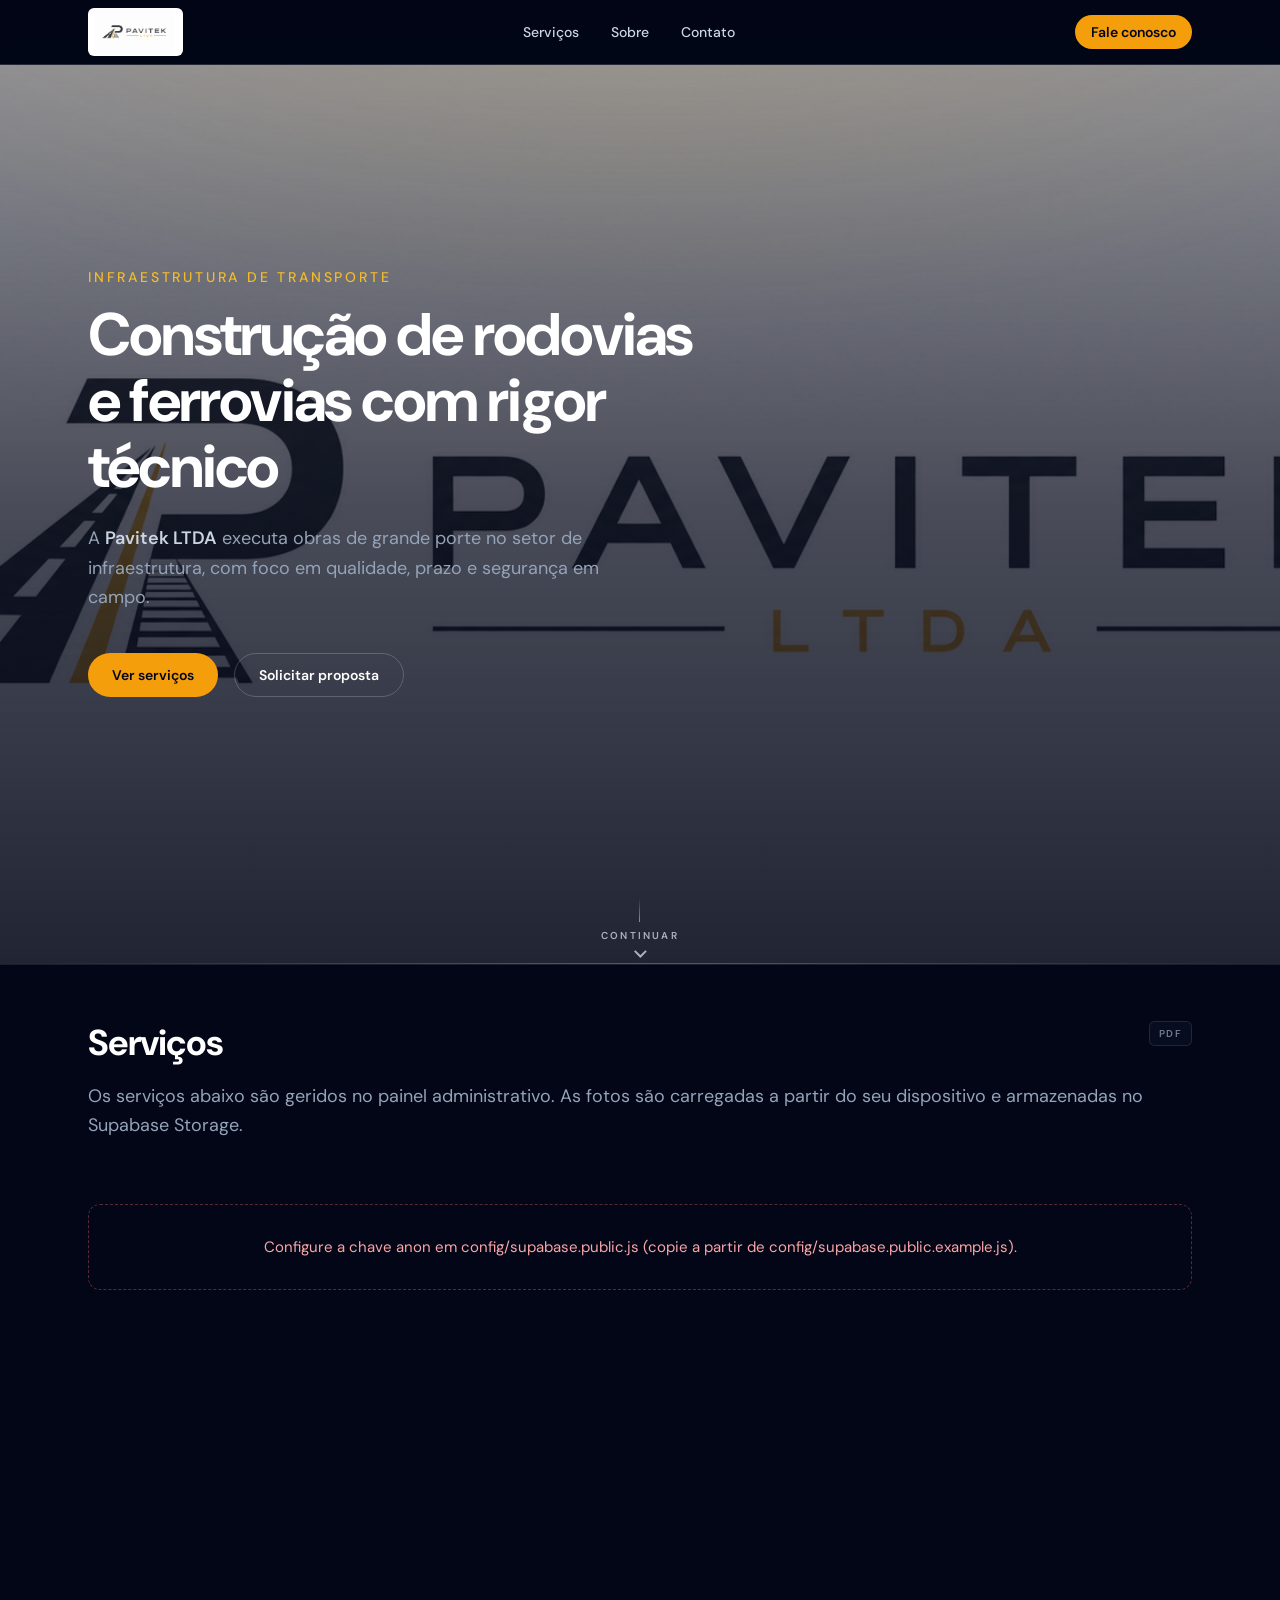
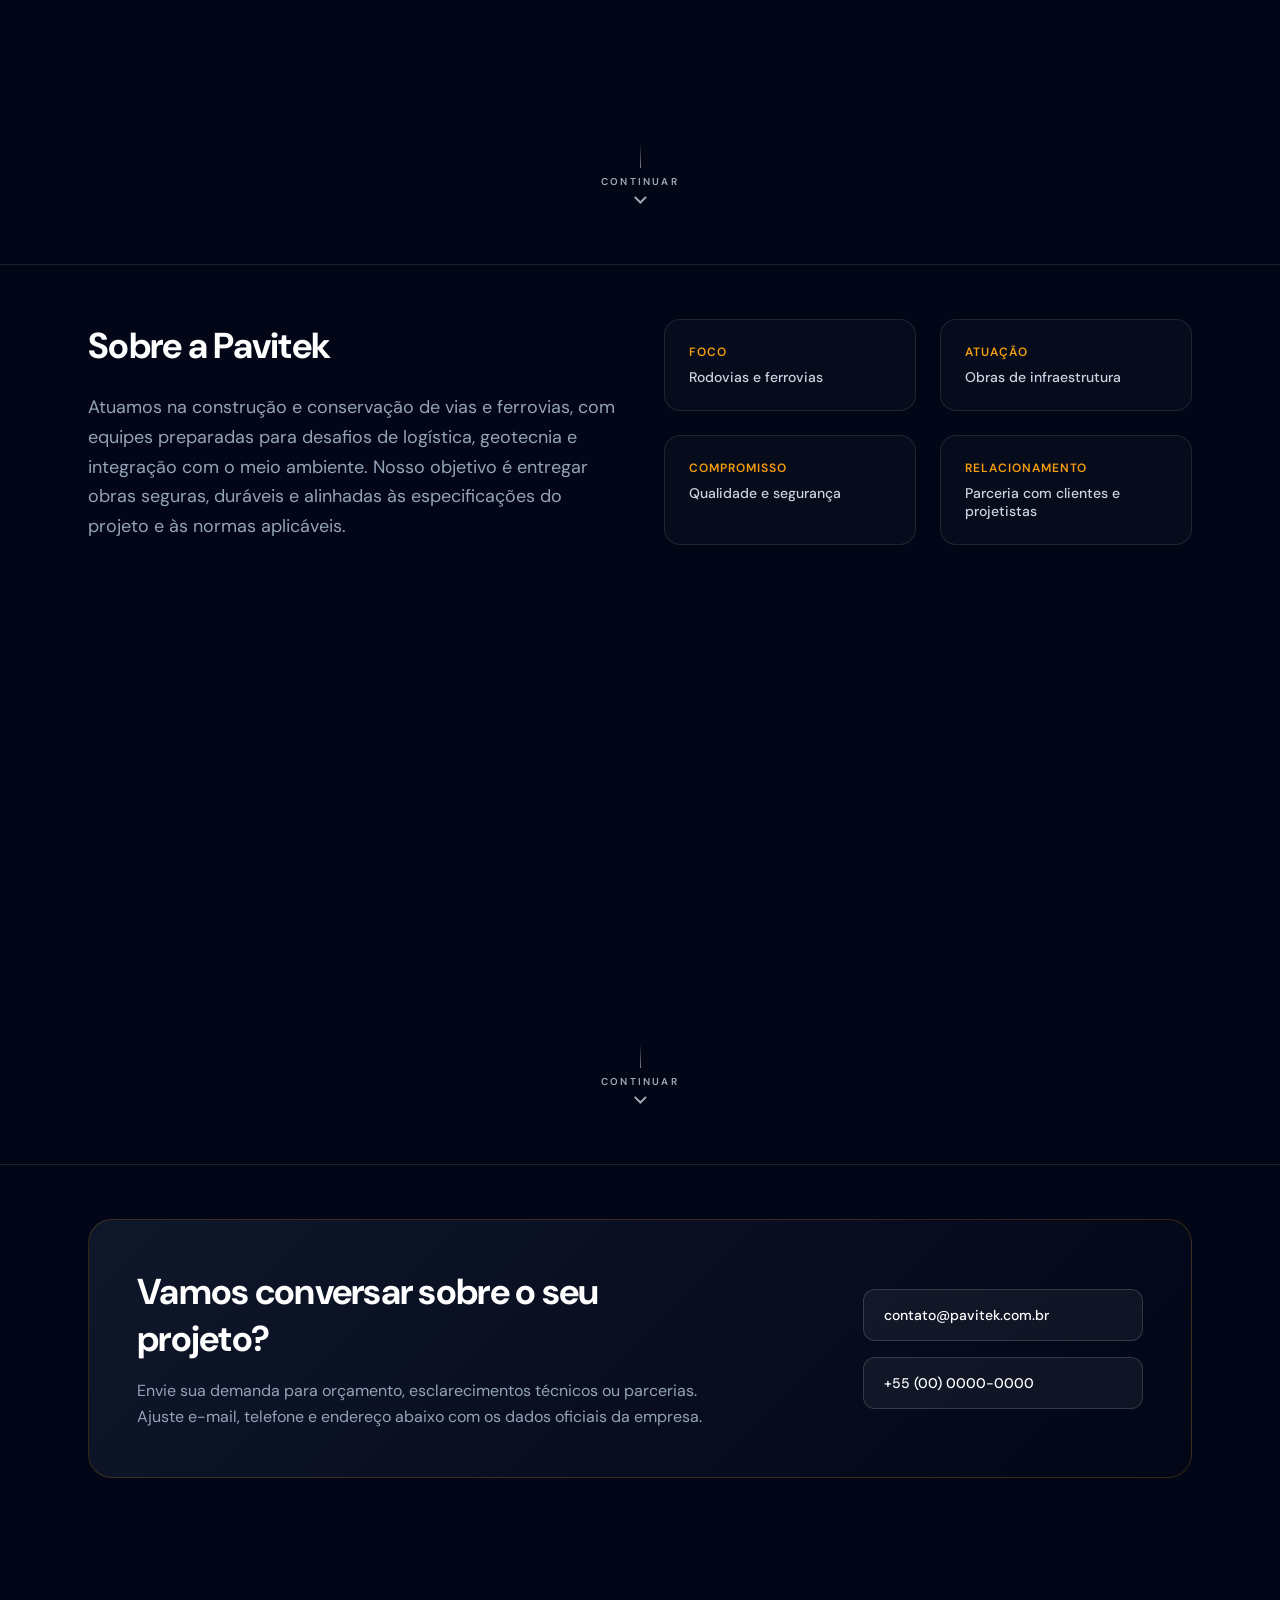
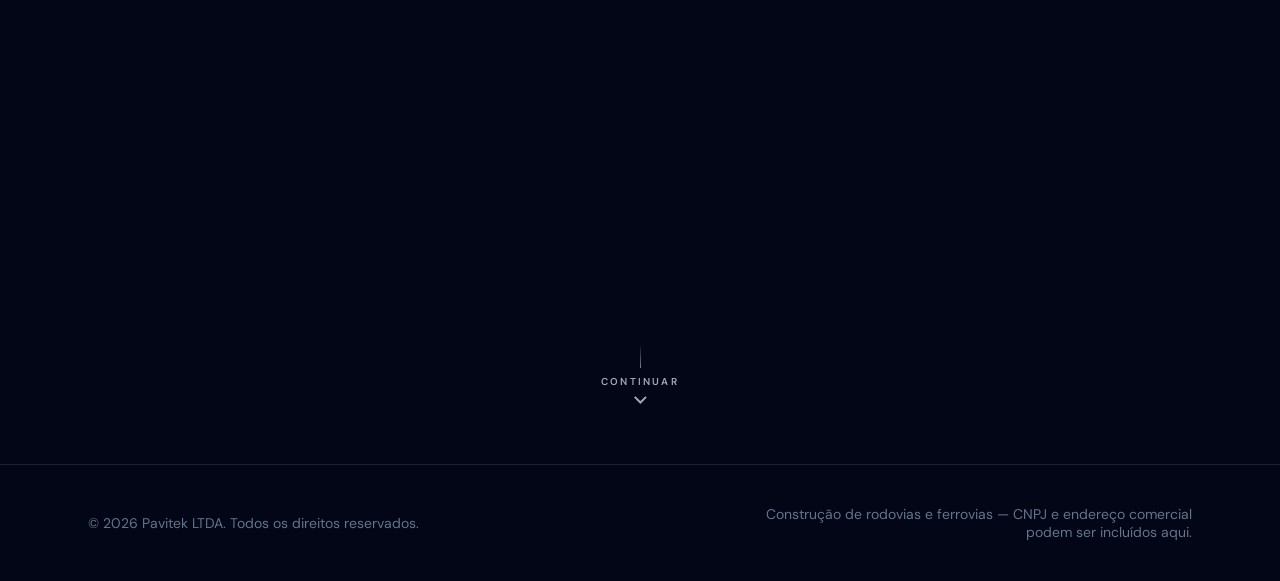
==== commit 64a2469b: "feat: Funcionalidade para baixar PDF" ====
--- a/index.html
+++ b/index.html
@@ -102,8 +102,18 @@
 
       <section id="servicos" class="section section--border">
         <div class="container">
-          <header class="section__intro">
-            <h2 class="section__title">Serviços</h2>
+          <header class="section__intro section__intro--servicos">
+            <div class="section__intro-head">
+              <h2 class="section__title">Serviços</h2>
+              <button
+                type="button"
+                class="services-pdf-btn"
+                id="services-pdf-btn"
+                title="Descarregar catálogo em PDF (logo, textos e imagens)"
+              >
+                PDF
+              </button>
+            </div>
             <p class="section__subtitle">
               Os serviços abaixo são geridos no painel administrativo. As fotos são
               carregadas a partir do seu dispositivo e armazenadas no Supabase Storage.
@@ -241,9 +251,11 @@
       </button>
     </div>
 
+    <script src="https://cdn.jsdelivr.net/npm/jspdf@2.5.1/dist/jspdf.umd.min.js"></script>
     <script src="https://cdn.jsdelivr.net/npm/@supabase/supabase-js@2.49.1"></script>
     <script src="config/supabase.public.js"></script>
     <script src="js/main.js"></script>
     <script src="js/services-supabase.js"></script>
+    <script src="js/services-pdf.js"></script>
   </body>
 </html>
--- a/css/style.css
+++ b/css/style.css
@@ -271,6 +271,8 @@
 /* Hero */
 .hero {
   --hero-scrim-opacity: 1;
+  /* 0–1: definido por JS ao rolar para fora do hero (parallax) */
+  --hero-parallax: 0;
   position: relative;
   overflow: hidden;
   isolation: isolate;
@@ -296,6 +298,50 @@
   inset: 0;
   z-index: 0;
   pointer-events: none;
+}
+
+/* Parallax ao sair do hero: mídia “fica para trás” + leve zoom (só sem reduced-motion) */
+@media (prefers-reduced-motion: no-preference) {
+  .hero.hero--parallax .hero__media {
+    inset: -8% -4% -12% -4%;
+    height: auto;
+    min-height: 112%;
+    top: -6%;
+    will-change: transform;
+    transform: translate3d(
+        0,
+        calc(var(--hero-parallax) * 22%),
+        0
+      )
+      scale(calc(1 + var(--hero-parallax) * 0.07));
+    transform-origin: 50% 35%;
+  }
+
+  .hero.hero--parallax .hero__stack {
+    will-change: transform, opacity;
+    transform: translate3d(
+      0,
+      calc(var(--hero-parallax) * -6%),
+      0
+    );
+    opacity: calc(1 - var(--hero-parallax) * 0.4);
+  }
+
+  .hero.hero--parallax .scroll-cue {
+    will-change: transform, opacity;
+    transform: translate3d(
+      0,
+      calc(var(--hero-parallax) * 1.25rem),
+      0
+    );
+    opacity: clamp(0, calc(1 - var(--hero-parallax) * 1.25), 1);
+  }
+
+  .hero.hero--parallax .hero__scrim {
+    opacity: calc(
+      var(--hero-scrim-opacity, 1) * (1 + var(--hero-parallax) * 0.12)
+    );
+  }
 }
 
 .hero__bg-image {
@@ -445,6 +491,60 @@
   max-width: 36rem;
 }
 
+.section__intro--servicos {
+  max-width: none;
+}
+
+.section__intro-head {
+  display: flex;
+  flex-wrap: wrap;
+  align-items: flex-start;
+  justify-content: space-between;
+  gap: 0.75rem 1rem;
+}
+
+.section__intro-head .section__title {
+  flex: 1 1 auto;
+  min-width: min(100%, 12rem);
+}
+
+.services-pdf-btn {
+  flex-shrink: 0;
+  margin: 0.15rem 0 0;
+  font-family: inherit;
+  font-size: 0.625rem;
+  font-weight: 600;
+  letter-spacing: 0.14em;
+  text-transform: uppercase;
+  color: rgba(148, 163, 184, 0.75);
+  background: rgba(15, 23, 42, 0.45);
+  border: 1px solid rgba(148, 163, 184, 0.18);
+  border-radius: 0.35rem;
+  padding: 0.3rem 0.55rem;
+  cursor: pointer;
+  transition:
+    color 0.2s ease,
+    border-color 0.2s ease,
+    background 0.2s ease,
+    opacity 0.2s ease;
+}
+
+.services-pdf-btn:hover:not(:disabled) {
+  color: rgba(251, 191, 36, 0.95);
+  border-color: rgba(245, 158, 11, 0.35);
+  background: rgba(15, 23, 42, 0.75);
+}
+
+.services-pdf-btn:focus-visible {
+  outline: 2px solid rgba(245, 158, 11, 0.45);
+  outline-offset: 2px;
+}
+
+.services-pdf-btn:disabled {
+  opacity: 0.45;
+  cursor: wait;
+}
+
 .section__title {
   margin: 0;
   font-size: clamp(1.75rem, 3vw, 2.25rem);
@@ -493,12 +593,12 @@
   user-select: none;
 }
 
-/* Serviços + galerias */
+/* Serviços + galerias (vários blocos na mesma página — manter compacto) */
 .services {
-  margin-top: 3rem;
+  margin-top: 2.25rem;
   display: flex;
   flex-direction: column;
-  gap: 3rem;
+  gap: 2rem;
 }
 
 .services__state {
@@ -522,14 +622,21 @@
 
 @media (min-width: 768px) {
   .services {
-    gap: 3.5rem;
+    gap: 2.5rem;
+    margin-top: 2.75rem;
   }
 }
 
 .service {
   scroll-margin-top: 5rem;
-  padding-bottom: 3rem;
+  padding-bottom: 2rem;
   border-bottom: 1px solid var(--border);
+}
+
+@media (min-width: 768px) {
+  .service {
+    padding-bottom: 2.35rem;
+  }
 }
 
 .service:last-child {
@@ -556,15 +663,34 @@
   color: var(--text-muted);
 }
 
-/* Carrossel de fotos (serviços) */
+/* Carrossel: largura limitada e bloco centralizado na secção do serviço */
+.service > .carousel {
+  max-width: min(100%, 38rem);
+  margin-top: 1rem;
+  margin-inline: auto;
+  width: 100%;
+}
+
+@media (min-width: 768px) {
+  .service > .carousel {
+    max-width: min(100%, 44rem);
+  }
+}
+
+@media (min-width: 1100px) {
+  .service > .carousel {
+    max-width: min(100%, 48rem);
+  }
+}
+
 .carousel {
-  margin-top: 1.25rem;
-  --carousel-n: 1;
-  --carousel-i: 0;
+  --carousel-depth-dur: 0.58s;
+  --carousel-depth-ease: cubic-bezier(0.33, 1, 0.32, 1);
 }
 
 .carousel__chrome {
   display: flex;
+  flex-direction: row;
   align-items: stretch;
   gap: 0.5rem;
 }
@@ -572,9 +698,25 @@
 .carousel__viewport {
   flex: 1;
   min-width: 0;
+  min-height: 0;
   overflow: hidden;
-  border-radius: 0.625rem;
+  border-radius: 0.75rem;
   outline: none;
+  perspective: 900px;
+  perspective-origin: 50% 50%;
+  height: clamp(11.5rem, 30svh, 17rem);
+}
+
+@media (min-width: 768px) {
+  .carousel__viewport {
+    height: clamp(13.5rem, 34svh, 20rem);
+  }
+}
+
+@media (min-width: 1100px) {
+  .carousel__viewport {
+    height: clamp(14rem, 36svh, 22rem);
+  }
 }
 
 .carousel__viewport:focus-visible {
@@ -582,24 +724,32 @@
 }
 
 .carousel__track {
-  display: flex;
-  width: calc(var(--carousel-n, 1) * 100%);
-  transform: translateX(
-    calc(-100% * var(--carousel-i, 0) / var(--carousel-n, 1))
-  );
-  transition: transform 0.4s cubic-bezier(0.22, 1, 0.36, 1);
-}
-
-@media (prefers-reduced-motion: reduce) {
-  .carousel__track {
-    transition: none;
-  }
+  position: relative;
+  width: 100%;
+  height: 100%;
+  display: block;
+  transform: none;
+}
+
+.carousel__track--instant .carousel__slide {
+  transition: none !important;
 }
 
 .carousel__slide {
-  flex: 0 0 calc(100% / var(--carousel-n, 1));
-  max-width: calc(100% / var(--carousel-n, 1));
+  position: absolute;
+  inset: 0;
   margin: 0;
+  height: 100%;
+  max-width: none;
+  display: flex;
+  flex-direction: column;
+  justify-content: center;
+  align-items: stretch;
+  min-height: 0;
+  transition:
+    transform var(--carousel-depth-dur) var(--carousel-depth-ease),
+    opacity calc(var(--carousel-depth-dur) * 0.92) ease,
+    filter calc(var(--carousel-depth-dur) * 0.92) ease;
 }
 
 .carousel__slide.is-missing {
@@ -609,28 +759,48 @@
 .carousel__open {
   display: block;
   width: 100%;
+  height: 100%;
+  min-height: 0;
   margin: 0;
   padding: 0;
-  border: 1px solid var(--border);
-  border-radius: 0.625rem;
+  border: 1px solid rgba(148, 163, 184, 0.2);
+  border-radius: 0.75rem;
   overflow: hidden;
-  background: rgba(15, 23, 42, 0.6);
+  background: rgba(15, 23, 42, 0.75);
   cursor: zoom-in;
-  transition: border-color 0.15s, box-shadow 0.15s;
+  transition:
+    border-color 0.2s ease,
+    box-shadow var(--carousel-depth-dur) var(--carousel-depth-ease);
+  box-shadow: 0 8px 24px -12px rgba(0, 0, 0, 0.45);
+}
+
+.carousel__slide--active .carousel__open {
+  border-color: rgba(245, 158, 11, 0.35);
+  box-shadow:
+    0 28px 56px -20px rgba(0, 0, 0, 0.72),
+    0 0 0 1px rgba(245, 158, 11, 0.22),
+    0 0 40px -8px rgba(245, 158, 11, 0.12);
 }
 
 .carousel__open:hover,
 .carousel__open:focus-visible {
-  border-color: rgba(245, 158, 11, 0.45);
-  box-shadow: 0 0 0 2px rgba(245, 158, 11, 0.2);
+  border-color: rgba(245, 158, 11, 0.5);
   outline: none;
+}
+
+.carousel__slide--active .carousel__open:hover,
+.carousel__slide--active .carousel__open:focus-visible {
+  box-shadow:
+    0 28px 56px -20px rgba(0, 0, 0, 0.72),
+    0 0 0 2px rgba(245, 158, 11, 0.35);
 }
 
 .carousel__open img {
   display: block;
   width: 100%;
-  aspect-ratio: 4 / 3;
+  height: 100%;
   object-fit: cover;
+  object-position: center;
 }
 
 .carousel__arrow {
@@ -643,13 +813,13 @@
   padding: 0;
   border: 1px solid var(--border);
   border-radius: 0.5rem;
-  background: rgba(15, 23, 42, 0.85);
+  background: rgba(15, 23, 42, 0.88);
   color: #fff;
-  font-size: 1.5rem;
+  font-size: 1.45rem;
   line-height: 1;
   font-family: inherit;
   cursor: pointer;
-  transition: border-color 0.15s, color 0.15s, background 0.15s;
+  transition: border-color 0.2s, color 0.2s, background 0.2s;
 }
 
 .carousel__arrow:hover:not(:disabled),
@@ -672,8 +842,8 @@
   display: flex;
   flex-wrap: wrap;
   justify-content: center;
-  gap: 0.4rem;
-  margin-top: 0.75rem;
+  gap: 0.45rem;
+  margin-top: 0.65rem;
   min-height: 1.25rem;
 }
 
@@ -682,25 +852,37 @@
 }
 
 .carousel__dot {
-  width: 0.5rem;
-  height: 0.5rem;
+  width: 0.45rem;
+  height: 0.45rem;
   padding: 0;
   border: none;
   border-radius: 999px;
-  background: rgba(148, 163, 184, 0.45);
+  background: rgba(148, 163, 184, 0.4);
   cursor: pointer;
-  transition: transform 0.15s, background 0.15s;
+  transition: transform 0.2s ease, background 0.2s ease, width 0.25s ease;
 }
 
 .carousel__dot:hover,
 .carousel__dot:focus-visible {
-  background: rgba(251, 191, 36, 0.85);
+  background: rgba(251, 191, 36, 0.75);
   outline: none;
 }
 
 .carousel__dot.is-active {
+  width: 1.35rem;
+  border-radius: 999px;
   background: var(--accent);
-  transform: scale(1.25);
+  transform: none;
+}
+
+@media (prefers-reduced-motion: reduce) {
+  .carousel {
+    --carousel-depth-dur: 0.01ms;
+  }
+
+  .carousel__dot {
+    transition: none;
+  }
 }
 
 .service__path-hint {
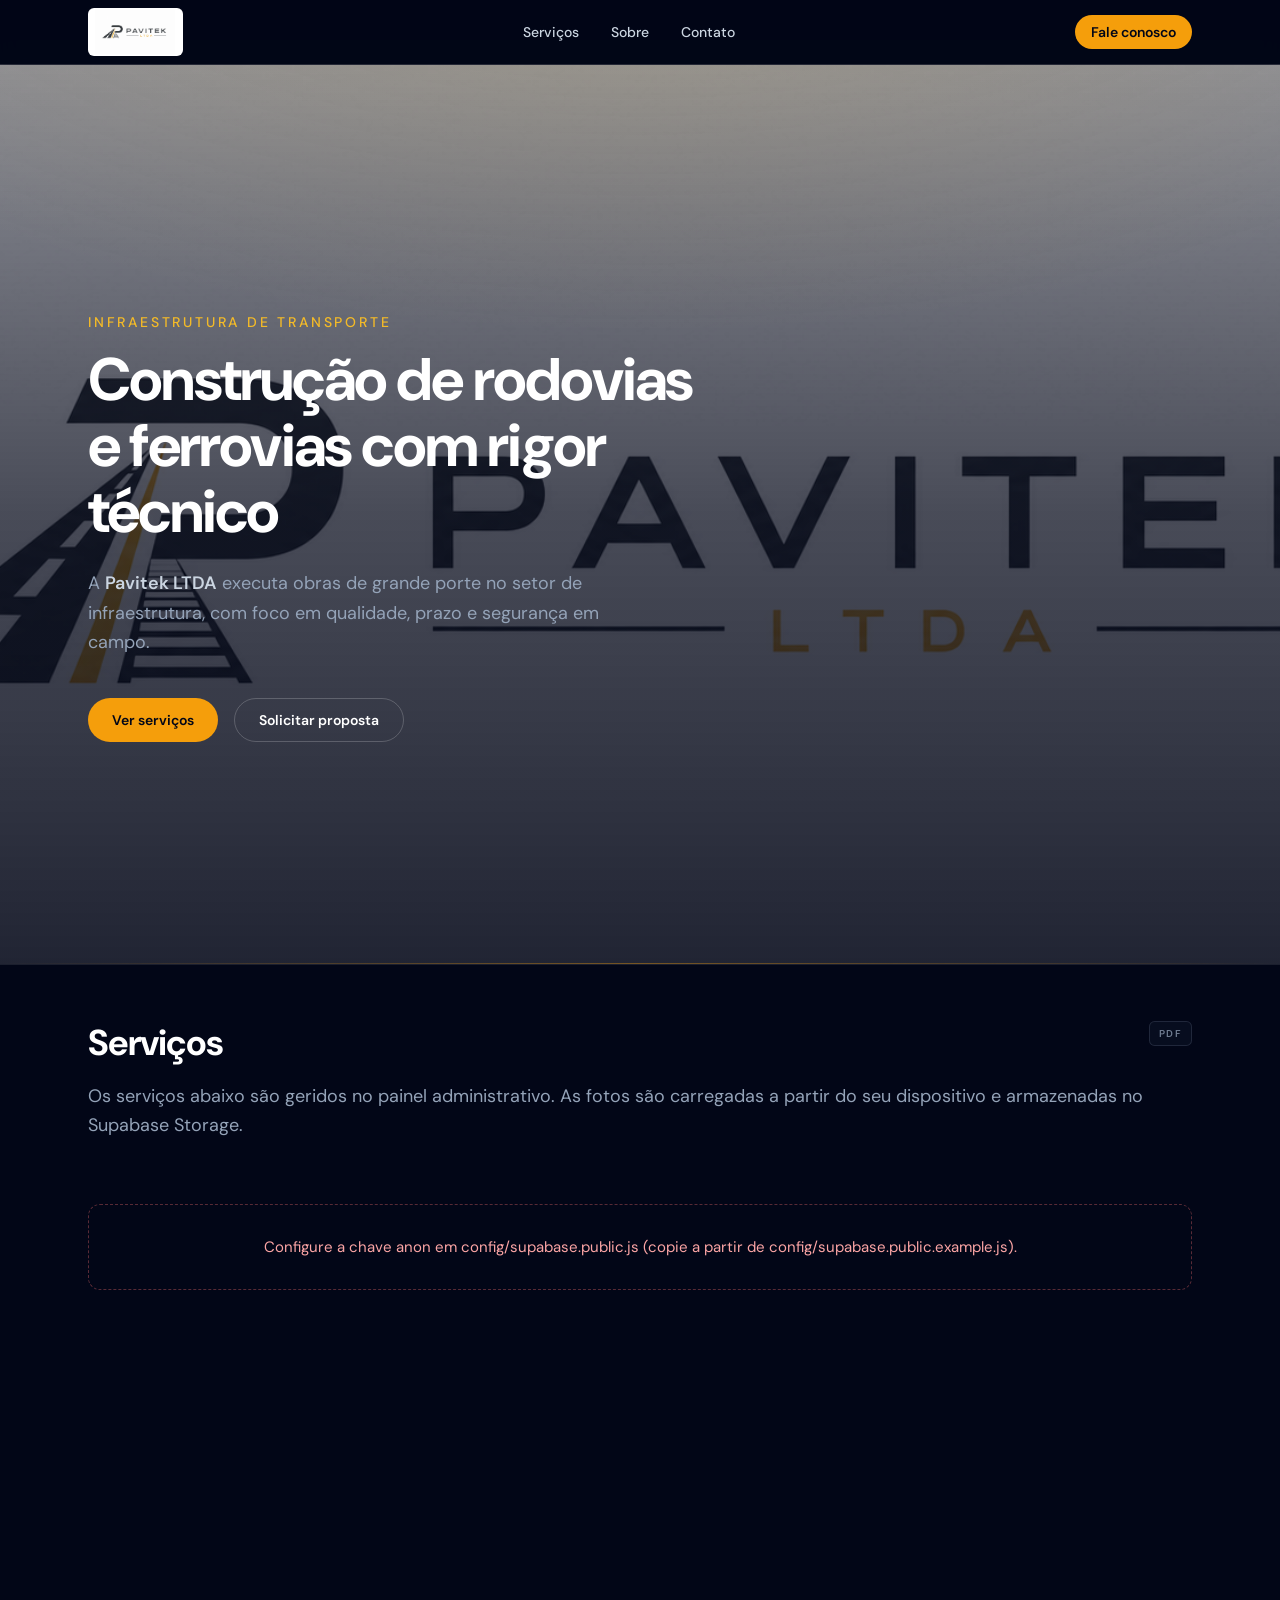
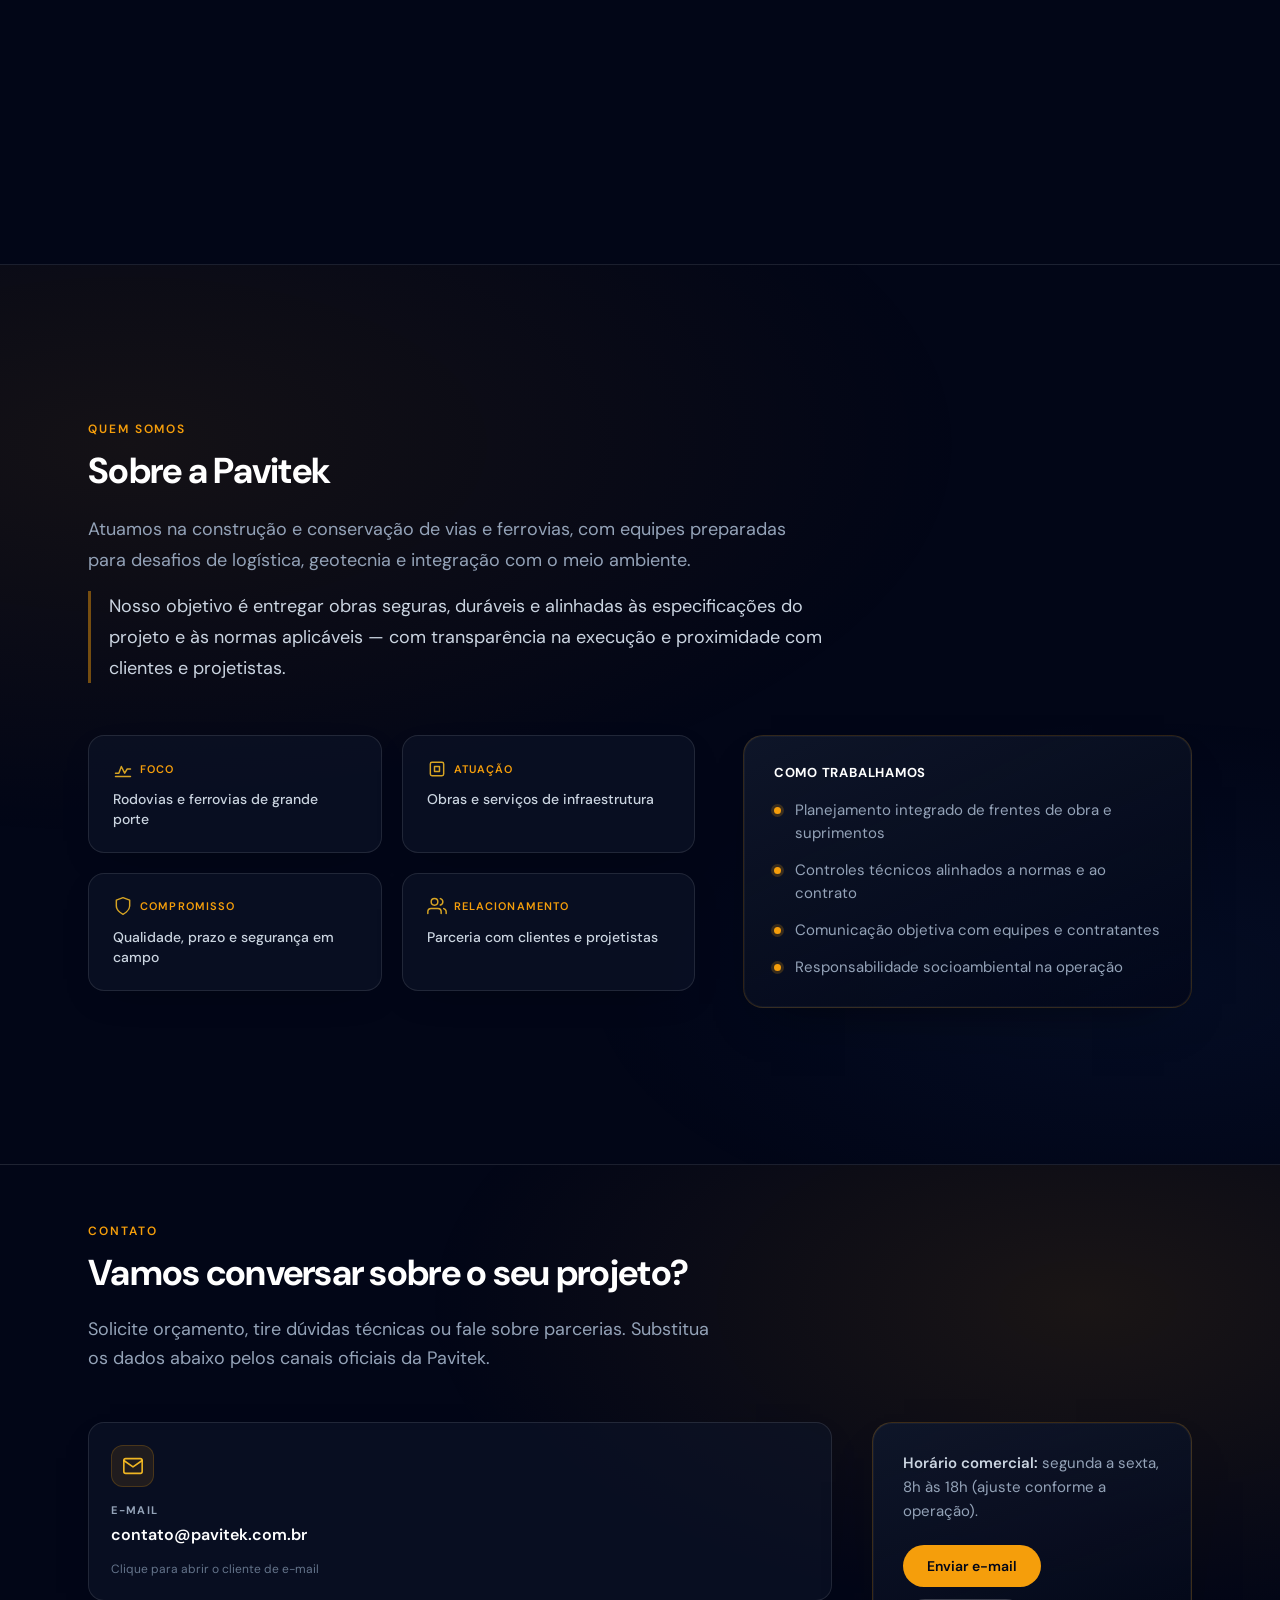
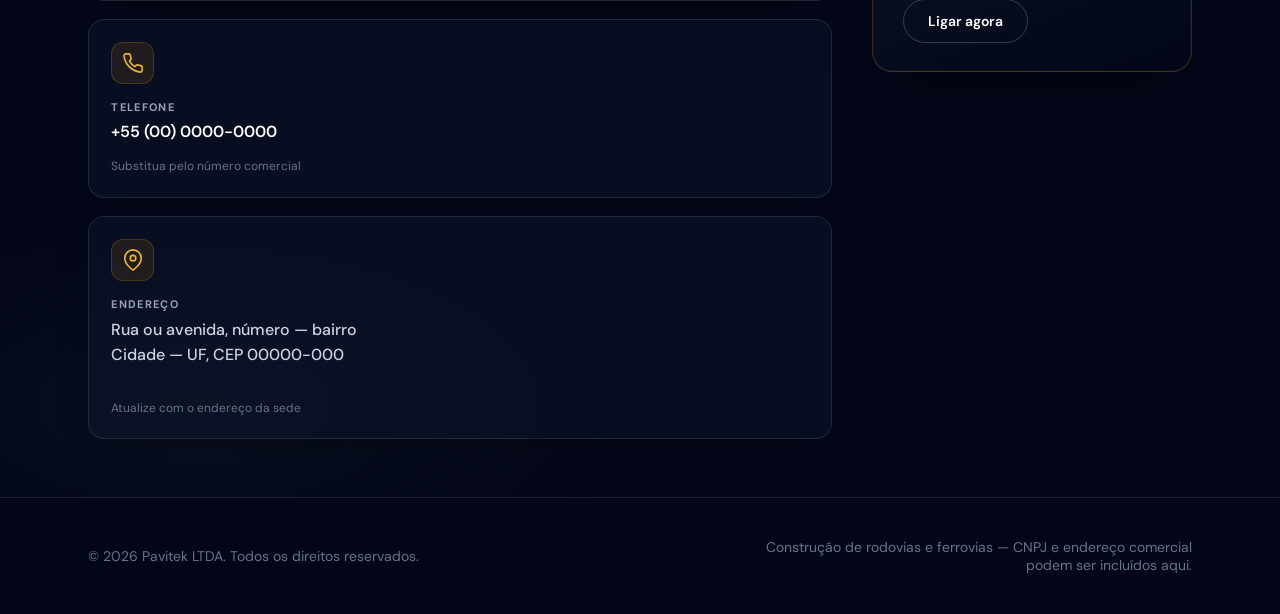
==== commit d43df1fd: "feat: Melhorando UI" ====
--- a/index.html
+++ b/index.html
@@ -88,16 +88,6 @@
             </div>
           </div>
         </div>
-        <a
-          class="scroll-cue"
-          href="#servicos"
-          aria-label="Rolar até a seção Serviços"
-        >
-          <span class="visually-hidden">Há mais conteúdo ao rolar a página.</span>
-          <span class="scroll-cue__rail" aria-hidden="true"></span>
-          <span class="scroll-cue__label">Continuar</span>
-          <span class="scroll-cue__arrow" aria-hidden="true"></span>
-        </a>
       </section>
 
       <section id="servicos" class="section section--border">
@@ -133,95 +123,164 @@
               Carregando serviços…
             </p>
           </div>
-
-          <a
-            class="scroll-cue"
-            href="#sobre"
-            aria-label="Rolar até a seção Sobre"
-          >
-            <span class="visually-hidden">Há mais conteúdo ao rolar a página.</span>
-            <span class="scroll-cue__rail" aria-hidden="true"></span>
-            <span class="scroll-cue__label">Continuar</span>
-            <span class="scroll-cue__arrow" aria-hidden="true"></span>
-          </a>
         </div>
       </section>
 
-      <section id="sobre" class="section section--border">
-        <div class="container">
-          <div class="about">
-            <div class="about__text">
-              <h2 class="section__title">Sobre a Pavitek</h2>
-              <p class="about__lead">
+      <section id="sobre" class="section section--border section--about">
+        <div class="container about-wrap">
+          <header class="about-head">
+            <p class="about-head__eyebrow">Quem somos</p>
+            <h2 class="section__title">Sobre a Pavitek</h2>
+            <div class="about-head__copy">
+              <p class="about-head__lead">
                 Atuamos na construção e conservação de vias e ferrovias, com
                 equipes preparadas para desafios de logística, geotecnia e
-                integração com o meio ambiente. Nosso objetivo é entregar obras
-                seguras, duráveis e alinhadas às especificações do projeto e às
-                normas aplicáveis.
+                integração com o meio ambiente.
+              </p>
+              <p class="about-head__sub">
+                Nosso objetivo é entregar obras seguras, duráveis e alinhadas às
+                especificações do projeto e às normas aplicáveis — com
+                transparência na execução e proximidade com clientes e
+                projetistas.
               </p>
             </div>
-            <dl class="about__grid">
+          </header>
+
+          <div class="about-board">
+            <dl class="about__grid" aria-label="Resumo da empresa">
               <div class="about__item">
-                <dt class="about__term">Foco</dt>
-                <dd class="about__desc">Rodovias e ferrovias</dd>
+                <dt class="about__term">
+                  <span class="about__icon" aria-hidden="true">
+                    <svg width="20" height="20" viewBox="0 0 24 24" fill="none" stroke="currentColor" stroke-width="1.75" stroke-linecap="round" stroke-linejoin="round">
+                      <path d="M3 17h4l3-8 4 8 3-5h4" />
+                      <path d="M3 21h18" />
+                    </svg>
+                  </span>
+                  Foco
+                </dt>
+                <dd class="about__desc">Rodovias e ferrovias de grande porte</dd>
               </div>
               <div class="about__item">
-                <dt class="about__term">Atuação</dt>
-                <dd class="about__desc">Obras de infraestrutura</dd>
+                <dt class="about__term">
+                  <span class="about__icon" aria-hidden="true">
+                    <svg width="20" height="20" viewBox="0 0 24 24" fill="none" stroke="currentColor" stroke-width="1.75" stroke-linecap="round" stroke-linejoin="round">
+                      <rect x="4" y="4" width="16" height="16" rx="2" />
+                      <path d="M9 9h6v6H9z" />
+                    </svg>
+                  </span>
+                  Atuação
+                </dt>
+                <dd class="about__desc">Obras e serviços de infraestrutura</dd>
               </div>
               <div class="about__item">
-                <dt class="about__term">Compromisso</dt>
-                <dd class="about__desc">Qualidade e segurança</dd>
+                <dt class="about__term">
+                  <span class="about__icon" aria-hidden="true">
+                    <svg width="20" height="20" viewBox="0 0 24 24" fill="none" stroke="currentColor" stroke-width="1.75" stroke-linecap="round" stroke-linejoin="round">
+                      <path d="M12 22s8-4 8-10V5l-8-3-8 3v7c0 6 8 10 8 10z" />
+                    </svg>
+                  </span>
+                  Compromisso
+                </dt>
+                <dd class="about__desc">Qualidade, prazo e segurança em campo</dd>
               </div>
               <div class="about__item">
-                <dt class="about__term">Relacionamento</dt>
+                <dt class="about__term">
+                  <span class="about__icon" aria-hidden="true">
+                    <svg width="20" height="20" viewBox="0 0 24 24" fill="none" stroke="currentColor" stroke-width="1.75" stroke-linecap="round" stroke-linejoin="round">
+                      <path d="M17 21v-2a4 4 0 0 0-4-4H5a4 4 0 0 0-4 4v2" />
+                      <circle cx="9" cy="7" r="4" />
+                      <path d="M23 21v-2a4 4 0 0 0-3-3.87" />
+                      <path d="M16 3.13a4 4 0 0 1 0 7.75" />
+                    </svg>
+                  </span>
+                  Relacionamento
+                </dt>
                 <dd class="about__desc">Parceria com clientes e projetistas</dd>
               </div>
             </dl>
-          </div>
-          <a
-            class="scroll-cue"
-            href="#contato"
-            aria-label="Rolar até a seção Contato"
-          >
-            <span class="visually-hidden">Há mais conteúdo ao rolar a página.</span>
-            <span class="scroll-cue__rail" aria-hidden="true"></span>
-            <span class="scroll-cue__label">Continuar</span>
-            <span class="scroll-cue__arrow" aria-hidden="true"></span>
-          </a>
+
+            <aside class="about-aside">
+              <h3 class="about-aside__title">Como trabalhamos</h3>
+              <ul class="about-aside__list">
+                <li>Planejamento integrado de frentes de obra e suprimentos</li>
+                <li>Controles técnicos alinhados a normas e ao contrato</li>
+                <li>Comunicação objetiva com equipes e contratantes</li>
+                <li>Responsabilidade socioambiental na operação</li>
+              </ul>
+            </aside>
+          </div>
         </div>
       </section>
 
-      <section id="contato" class="section section--border">
-        <div class="container">
-          <div class="contact-box">
-            <div class="contact-box__text">
-              <h2 class="section__title">Vamos conversar sobre o seu projeto?</h2>
-              <p class="contact-box__lead">
-                Envie sua demanda para orçamento, esclarecimentos técnicos ou
-                parcerias. Ajuste e-mail, telefone e endereço abaixo com os dados
-                oficiais da empresa.
+      <section id="contato" class="section section--border section--contact">
+        <div class="container contact-wrap">
+          <header class="contact-head">
+            <p class="contact-head__eyebrow">Contato</p>
+            <h2 class="section__title">Vamos conversar sobre o seu projeto?</h2>
+            <p class="contact-head__lead">
+              Solicite orçamento, tire dúvidas técnicas ou fale sobre parcerias.
+              Substitua os dados abaixo pelos canais oficiais da Pavitek.
+            </p>
+          </header>
+
+          <div class="contact-layout">
+            <ul class="contact-tiles" role="list">
+              <li>
+                <a class="contact-tile" href="mailto:contato@pavitek.com.br">
+                  <span class="contact-tile__icon" aria-hidden="true">
+                    <svg width="22" height="22" viewBox="0 0 24 24" fill="none" stroke="currentColor" stroke-width="1.75" stroke-linecap="round" stroke-linejoin="round">
+                      <path d="M4 4h16c1.1 0 2 .9 2 2v12c0 1.1-.9 2-2 2H4c-1.1 0-2-.9-2-2V6c0-1.1.9-2 2-2z" />
+                      <path d="m22 6-10 7L2 6" />
+                    </svg>
+                  </span>
+                  <span class="contact-tile__label">E-mail</span>
+                  <span class="contact-tile__value">contato@pavitek.com.br</span>
+                  <span class="contact-tile__hint">Clique para abrir o cliente de e-mail</span>
+                </a>
+              </li>
+              <li>
+                <a class="contact-tile" href="tel:+5500000000000">
+                  <span class="contact-tile__icon" aria-hidden="true">
+                    <svg width="22" height="22" viewBox="0 0 24 24" fill="none" stroke="currentColor" stroke-width="1.75" stroke-linecap="round" stroke-linejoin="round">
+                      <path d="M22 16.92v3a2 2 0 0 1-2.18 2 19.79 19.79 0 0 1-8.63-3.07 19.5 19.5 0 0 1-6-6 19.79 19.79 0 0 1-3.07-8.67A2 2 0 0 1 4.11 2h3a2 2 0 0 1 2 1.72 12.84 12.84 0 0 0 .7 2.81 2 2 0 0 1-.45 2.11L8.09 9.91a16 16 0 0 0 6 6l1.27-1.27a2 2 0 0 1 2.11-.45 12.84 12.84 0 0 0 2.81.7A2 2 0 0 1 22 16.92z" />
+                    </svg>
+                  </span>
+                  <span class="contact-tile__label">Telefone</span>
+                  <span class="contact-tile__value">+55 (00) 0000-0000</span>
+                  <span class="contact-tile__hint">Substitua pelo número comercial</span>
+                </a>
+              </li>
+              <li>
+                <div class="contact-tile contact-tile--static">
+                  <span class="contact-tile__icon" aria-hidden="true">
+                    <svg width="22" height="22" viewBox="0 0 24 24" fill="none" stroke="currentColor" stroke-width="1.75" stroke-linecap="round" stroke-linejoin="round">
+                      <path d="M21 10c0 7-9 13-9 13s-9-6-9-13a9 9 0 0 1 18 0z" />
+                      <circle cx="12" cy="10" r="3" />
+                    </svg>
+                  </span>
+                  <span class="contact-tile__label">Endereço</span>
+                  <p class="contact-tile__value contact-tile__value--multiline">
+                    Rua ou avenida, número — bairro<br />
+                    Cidade — UF, CEP 00000-000
+                  </p>
+                  <span class="contact-tile__hint">Atualize com o endereço da sede</span>
+                </div>
+              </li>
+            </ul>
+
+            <div class="contact-panel">
+              <p class="contact-panel__note">
+                <strong>Horário comercial:</strong> segunda a sexta, 8h às 18h
+                (ajuste conforme a operação).
               </p>
+              <div class="contact-panel__actions">
+                <a class="btn btn--primary" href="mailto:contato@pavitek.com.br"
+                  >Enviar e-mail</a
+                >
+                <a class="btn btn--ghost" href="tel:+5500000000000">Ligar agora</a>
+              </div>
             </div>
-            <div class="contact-box__links">
-              <a class="contact-link" href="mailto:contato@pavitek.com.br"
-                >contato@pavitek.com.br</a
-              >
-              <a class="contact-link" href="tel:+5500000000000"
-                >+55 (00) 0000-0000</a
-              >
-            </div>
-          </div>
-          <a
-            class="scroll-cue"
-            href="#rodape"
-            aria-label="Rolar até o rodapé"
-          >
-            <span class="visually-hidden">Há mais conteúdo ao rolar a página.</span>
-            <span class="scroll-cue__rail" aria-hidden="true"></span>
-            <span class="scroll-cue__label">Continuar</span>
-            <span class="scroll-cue__arrow" aria-hidden="true"></span>
-          </a>
+          </div>
         </div>
       </section>
     </main>
--- a/css/style.css
+++ b/css/style.css
@@ -192,80 +192,6 @@
   flex-direction: column;
   width: 100%;
   min-height: 0;
-}
-
-/* Indicação discreta de que há mais conteúdo ao rolar */
-.scroll-cue {
-  position: relative;
-  z-index: 4;
-  flex-shrink: 0;
-  align-self: center;
-  display: inline-flex;
-  flex-direction: column;
-  align-items: center;
-  gap: 0.45rem;
-  margin-top: auto;
-  padding: 1.5rem 1rem 0.5rem;
-  color: rgba(226, 232, 240, 0.72);
-  font-size: 0.625rem;
-  font-weight: 600;
-  letter-spacing: 0.22em;
-  text-transform: uppercase;
-  transition: color 0.2s;
-}
-
-.scroll-cue__label {
-  display: block;
-}
-
-.scroll-cue:hover {
-  color: var(--accent-hover);
-}
-
-.scroll-cue:focus-visible {
-  outline: 2px solid rgba(245, 158, 11, 0.55);
-  outline-offset: 4px;
-  border-radius: 0.25rem;
-}
-
-.scroll-cue__rail {
-  display: block;
-  width: 1px;
-  height: 1.5rem;
-  background: linear-gradient(
-    to bottom,
-    transparent,
-    rgba(248, 250, 252, 0.5)
-  );
-}
-
-.scroll-cue__arrow {
-  display: block;
-  width: 0.55rem;
-  height: 0.55rem;
-  margin-top: -2px;
-  border-right: 2px solid currentColor;
-  border-bottom: 2px solid currentColor;
-  transform: rotate(45deg);
-}
-
-@media (prefers-reduced-motion: no-preference) {
-  .scroll-cue__arrow {
-    animation: scroll-cue-float 1.85s ease-in-out infinite;
-  }
-}
-
-@keyframes scroll-cue-float {
-  0%,
-  100% {
-    transform: rotate(45deg) translateY(0);
-    opacity: 0.55;
-  }
-
-  50% {
-    transform: rotate(45deg) translateY(0.4rem);
-    opacity: 1;
-  }
 }
 
 /* Hero */
@@ -325,16 +251,6 @@
       0
     );
     opacity: calc(1 - var(--hero-parallax) * 0.4);
-  }
-
-  .hero.hero--parallax .scroll-cue {
-    will-change: transform, opacity;
-    transform: translate3d(
-      0,
-      calc(var(--hero-parallax) * 1.25rem),
-      0
-    );
-    opacity: clamp(0, calc(1 - var(--hero-parallax) * 1.25), 1);
   }
 
   .hero.hero--parallax .hero__scrim {
@@ -954,135 +870,423 @@
   outline: none;
 }
 
-/* About */
-.about {
+/* Sobre */
+.section--about {
+  position: relative;
+  overflow: hidden;
+  background:
+    radial-gradient(ellipse 120% 80% at 10% 20%, rgba(245, 158, 11, 0.08), transparent 55%),
+    radial-gradient(ellipse 90% 60% at 90% 80%, rgba(59, 130, 246, 0.06), transparent 50%);
+}
+
+.section--about > .container {
+  justify-content: center;
+}
+
+.about-wrap {
+  display: flex;
+  flex-direction: column;
+  gap: clamp(2rem, 5vw, 3.25rem);
+  width: 100%;
+  padding-block: 0.25rem;
+}
+
+.about-head {
+  max-width: 46rem;
+}
+
+.about-head__eyebrow {
+  margin: 0 0 0.65rem;
+  font-size: 0.75rem;
+  font-weight: 600;
+  letter-spacing: 0.16em;
+  text-transform: uppercase;
+  color: var(--accent);
+}
+
+.about-head__copy {
+  margin-top: 1.25rem;
+  display: flex;
+  flex-direction: column;
+  gap: 1rem;
+}
+
+.about-head__lead,
+.about-head__sub {
+  margin: 0;
+  font-size: 1.0625rem;
+  line-height: 1.7;
+  color: var(--text-muted);
+}
+
+@media (min-width: 768px) {
+  .about-head__lead,
+  .about-head__sub {
+    font-size: 1.125rem;
+  }
+}
+
+.about-head__sub {
+  color: var(--text-soft);
+  border-left: 3px solid rgba(245, 158, 11, 0.45);
+  padding-left: 1.1rem;
+}
+
+.about-board {
   display: grid;
-  gap: 3rem;
+  gap: clamp(1.75rem, 4vw, 2.5rem);
+  align-items: start;
+}
+
+@media (min-width: 1024px) {
+  .about-board {
+    grid-template-columns: minmax(0, 1.15fr) minmax(0, 0.85fr);
+    gap: 2.5rem 3rem;
+  }
+}
+
+.about__grid {
+  display: grid;
+  grid-template-columns: repeat(2, minmax(0, 1fr));
+  gap: 1rem;
+  margin: 0;
+}
+
+@media (min-width: 640px) {
+  .about__grid {
+    gap: 1.25rem;
+  }
+}
+
+.about__item {
+  margin: 0;
+  padding: 1.25rem 1.35rem;
+  border-radius: 1rem;
+  border: 1px solid var(--border);
+  background: rgba(15, 23, 42, 0.55);
+  box-shadow: 0 12px 40px -24px rgba(0, 0, 0, 0.5);
+  transition:
+    border-color 0.2s ease,
+    background 0.2s ease,
+    transform 0.2s ease;
+}
+
+@media (min-width: 640px) {
+  .about__item {
+    padding: 1.4rem 1.5rem;
+  }
+}
+
+.about__item:hover {
+  border-color: rgba(245, 158, 11, 0.28);
+  background: rgba(15, 23, 42, 0.75);
+  transform: translateY(-2px);
+}
+
+.about__icon {
+  display: inline-flex;
   align-items: center;
-}
-
-@media (min-width: 1024px) {
-  .about {
-    grid-template-columns: 1fr 1fr;
-    gap: 3rem;
-  }
-}
-
-.about__lead {
-  margin: 1.5rem 0 0;
-  font-size: 1.125rem;
+  justify-content: center;
+  margin-right: 0.45rem;
+  vertical-align: middle;
+  color: rgba(251, 191, 36, 0.85);
+}
+
+.about__term {
+  margin: 0;
+  display: flex;
+  align-items: center;
+  flex-wrap: wrap;
+  font-size: 0.6875rem;
+  font-weight: 600;
+  text-transform: uppercase;
+  letter-spacing: 0.1em;
+  color: var(--accent);
+}
+
+.about__desc {
+  margin: 0.65rem 0 0;
+  font-size: 0.875rem;
+  font-weight: 500;
+  line-height: 1.45;
+  color: var(--text-soft);
+}
+
+.about-aside {
+  margin: 0;
+  padding: 1.5rem 1.5rem 1.6rem;
+  border-radius: 1.25rem;
+  border: 1px solid rgba(245, 158, 11, 0.18);
+  background: linear-gradient(155deg, rgba(15, 23, 42, 0.92), rgba(2, 6, 23, 0.65));
+  box-shadow:
+    0 0 0 1px rgba(255, 255, 255, 0.04) inset,
+    0 24px 48px -28px rgba(0, 0, 0, 0.55);
+}
+
+@media (min-width: 640px) {
+  .about-aside {
+    padding: 1.75rem 1.85rem;
+  }
+}
+
+.about-aside__title {
+  margin: 0;
+  font-size: 0.8125rem;
+  font-weight: 700;
+  letter-spacing: 0.06em;
+  text-transform: uppercase;
+  color: #fff;
+}
+
+.about-aside__list {
+  margin: 1.1rem 0 0;
+  padding: 0;
+  list-style: none;
+  display: flex;
+  flex-direction: column;
+  gap: 0.85rem;
+}
+
+.about-aside__list li {
+  position: relative;
+  padding-left: 1.35rem;
+  font-size: 0.9375rem;
+  line-height: 1.55;
+  color: var(--text-muted);
+}
+
+.about-aside__list li::before {
+  content: "";
+  position: absolute;
+  left: 0;
+  top: 0.55em;
+  width: 0.45rem;
+  height: 0.45rem;
+  border-radius: 999px;
+  background: var(--accent);
+  box-shadow: 0 0 0 3px rgba(245, 158, 11, 0.2);
+}
+
+/* Contato */
+.section--contact {
+  position: relative;
+  overflow: hidden;
+  background:
+    radial-gradient(ellipse 100% 70% at 85% 15%, rgba(245, 158, 11, 0.1), transparent 52%),
+    radial-gradient(ellipse 80% 50% at 15% 90%, rgba(148, 163, 184, 0.06), transparent 45%);
+}
+
+.section--contact > .container {
+  justify-content: center;
+}
+
+.contact-wrap {
+  display: flex;
+  flex-direction: column;
+  gap: clamp(2rem, 4.5vw, 3rem);
+  width: 100%;
+  padding-block: 0.25rem;
+}
+
+.contact-head {
+  max-width: 40rem;
+}
+
+.contact-head__eyebrow {
+  margin: 0 0 0.65rem;
+  font-size: 0.75rem;
+  font-weight: 600;
+  letter-spacing: 0.16em;
+  text-transform: uppercase;
+  color: var(--accent);
+}
+
+.contact-head__lead {
+  margin: 1.15rem 0 0;
+  font-size: 1.0625rem;
   line-height: 1.65;
   color: var(--text-muted);
 }
 
-.about__grid {
+@media (min-width: 768px) {
+  .contact-head__lead {
+    font-size: 1.125rem;
+  }
+}
+
+.contact-layout {
   display: grid;
-  grid-template-columns: repeat(2, 1fr);
+  gap: 1.75rem;
+  align-items: stretch;
+}
+
+@media (min-width: 960px) {
+  .contact-layout {
+    grid-template-columns: minmax(0, 1fr) minmax(14rem, 20rem);
+    gap: 2rem 2.5rem;
+    align-items: start;
+  }
+}
+
+.contact-tiles {
+  list-style: none;
+  margin: 0;
+  padding: 0;
+  display: grid;
   gap: 1rem;
-  margin: 0;
 }
 
 @media (min-width: 640px) {
-  .about__grid {
-    gap: 1.5rem;
-  }
-}
-
-.about__item {
-  margin: 0;
-  padding: 1.25rem 1.5rem;
+  .contact-tiles {
+    grid-template-columns: repeat(2, minmax(0, 1fr));
+    gap: 1.15rem;
+  }
+
+  .contact-tiles > li:last-child {
+    grid-column: 1 / -1;
+  }
+}
+
+@media (min-width: 960px) {
+  .contact-tiles {
+    grid-template-columns: 1fr;
+  }
+
+  .contact-tiles > li:last-child {
+    grid-column: auto;
+  }
+}
+
+.contact-tile {
+  display: flex;
+  flex-direction: column;
+  align-items: flex-start;
+  height: 100%;
+  min-height: 100%;
+  padding: 1.35rem 1.4rem;
   border-radius: 1rem;
   border: 1px solid var(--border);
-  background: rgba(15, 23, 42, 0.4);
+  background: rgba(15, 23, 42, 0.55);
+  color: inherit;
+  text-decoration: none;
+  transition:
+    border-color 0.2s ease,
+    background 0.2s ease,
+    box-shadow 0.2s ease,
+    transform 0.2s ease;
+  box-shadow: 0 14px 36px -22px rgba(0, 0, 0, 0.55);
+}
+
+.contact-tile:hover {
+  border-color: rgba(245, 158, 11, 0.35);
+  background: rgba(15, 23, 42, 0.82);
+  box-shadow:
+    0 20px 44px -24px rgba(0, 0, 0, 0.65),
+    0 0 0 1px rgba(245, 158, 11, 0.12);
+  transform: translateY(-2px);
+}
+
+.contact-tile:focus-visible {
+  outline: 2px solid rgba(245, 158, 11, 0.5);
+  outline-offset: 3px;
+}
+
+.contact-tile--static {
+  cursor: default;
+}
+
+.contact-tile--static:hover {
+  transform: none;
+  border-color: var(--border);
+  background: rgba(15, 23, 42, 0.55);
+  box-shadow: 0 14px 36px -22px rgba(0, 0, 0, 0.55);
+}
+
+.contact-tile__icon {
+  display: flex;
+  align-items: center;
+  justify-content: center;
+  width: 2.65rem;
+  height: 2.65rem;
+  margin-bottom: 1rem;
+  border-radius: 0.75rem;
+  color: rgba(251, 191, 36, 0.95);
+  background: rgba(245, 158, 11, 0.1);
+  border: 1px solid rgba(245, 158, 11, 0.2);
+}
+
+.contact-tile__label {
+  font-size: 0.6875rem;
+  font-weight: 700;
+  letter-spacing: 0.12em;
+  text-transform: uppercase;
+  color: var(--text-muted);
+}
+
+.contact-tile__value {
+  display: block;
+  margin-top: 0.45rem;
+  font-size: 1rem;
+  font-weight: 600;
+  color: #fff;
+  word-break: break-word;
+}
+
+.contact-tile__value--multiline {
+  font-weight: 500;
+  line-height: 1.55;
+  color: var(--text-soft);
+}
+
+.contact-tile__hint {
+  display: block;
+  margin-top: auto;
+  padding-top: 1rem;
+  font-size: 0.75rem;
+  color: #64748b;
+  line-height: 1.4;
+}
+
+.contact-panel {
+  padding: 1.5rem 1.5rem 1.65rem;
+  border-radius: 1.25rem;
+  border: 1px solid rgba(245, 158, 11, 0.22);
+  background: linear-gradient(160deg, rgba(15, 23, 42, 0.95), rgba(2, 6, 23, 0.75));
+  box-shadow:
+    0 0 0 1px rgba(255, 255, 255, 0.04) inset,
+    0 28px 56px -32px rgba(0, 0, 0, 0.6);
 }
 
 @media (min-width: 640px) {
-  .about__item {
-    padding: 1.5rem;
-  }
-}
-
-.about__term {
-  margin: 0;
-  font-size: 0.75rem;
+  .contact-panel {
+    padding: 1.75rem 1.85rem;
+  }
+}
+
+.contact-panel__note {
+  margin: 0;
+  font-size: 0.9375rem;
+  line-height: 1.6;
+  color: var(--text-muted);
+}
+
+.contact-panel__note strong {
+  color: var(--text-soft);
   font-weight: 600;
-  text-transform: uppercase;
-  letter-spacing: 0.08em;
-  color: var(--accent);
-}
-
-.about__desc {
-  margin: 0.5rem 0 0;
-  font-size: 0.875rem;
-  font-weight: 500;
-  color: var(--text-soft);
-}
-
-/* Contact */
-.contact-box {
-  overflow: hidden;
-  border-radius: 1.5rem;
-  border: 1px solid rgba(245, 158, 11, 0.2);
-  background: linear-gradient(135deg, #0f172a, #020617);
-  padding: 2rem;
-}
-
-@media (min-width: 640px) {
-  .contact-box {
-    padding: 3rem;
-  }
-}
-
-@media (min-width: 1024px) {
-  .contact-box {
-    display: flex;
-    align-items: center;
-    justify-content: space-between;
-    gap: 3rem;
-  }
-}
-
-.contact-box__text {
-  max-width: 36rem;
-}
-
-.contact-box__lead {
-  margin: 1rem 0 0;
-  color: var(--text-muted);
-  line-height: 1.6;
-}
-
-.contact-box__links {
-  display: flex;
-  flex-direction: column;
-  gap: 1rem;
-  margin-top: 2rem;
-  min-width: 0;
-}
-
-@media (min-width: 1024px) {
-  .contact-box__links {
-    margin-top: 0;
-    min-width: 17.5rem;
-    flex-shrink: 0;
-  }
-}
-
-.contact-link {
-  display: block;
-  padding: 1rem 1.25rem;
-  border-radius: 0.75rem;
-  border: 1px solid rgba(255, 255, 255, 0.15);
-  background: rgba(255, 255, 255, 0.05);
-  font-size: 0.875rem;
-  font-weight: 500;
-  color: #fff;
-  transition: border-color 0.15s, background 0.15s;
-}
-
-.contact-link:hover {
-  border-color: rgba(245, 158, 11, 0.4);
-  background: rgba(255, 255, 255, 0.1);
+}
+
+.contact-panel__actions {
+  display: flex;
+  flex-wrap: wrap;
+  gap: 0.75rem 1rem;
+  margin-top: 1.35rem;
+}
+
+@media (prefers-reduced-motion: reduce) {
+  .about__item:hover,
+  .contact-tile:hover {
+    transform: none;
+  }
 }
 
 /* Footer */
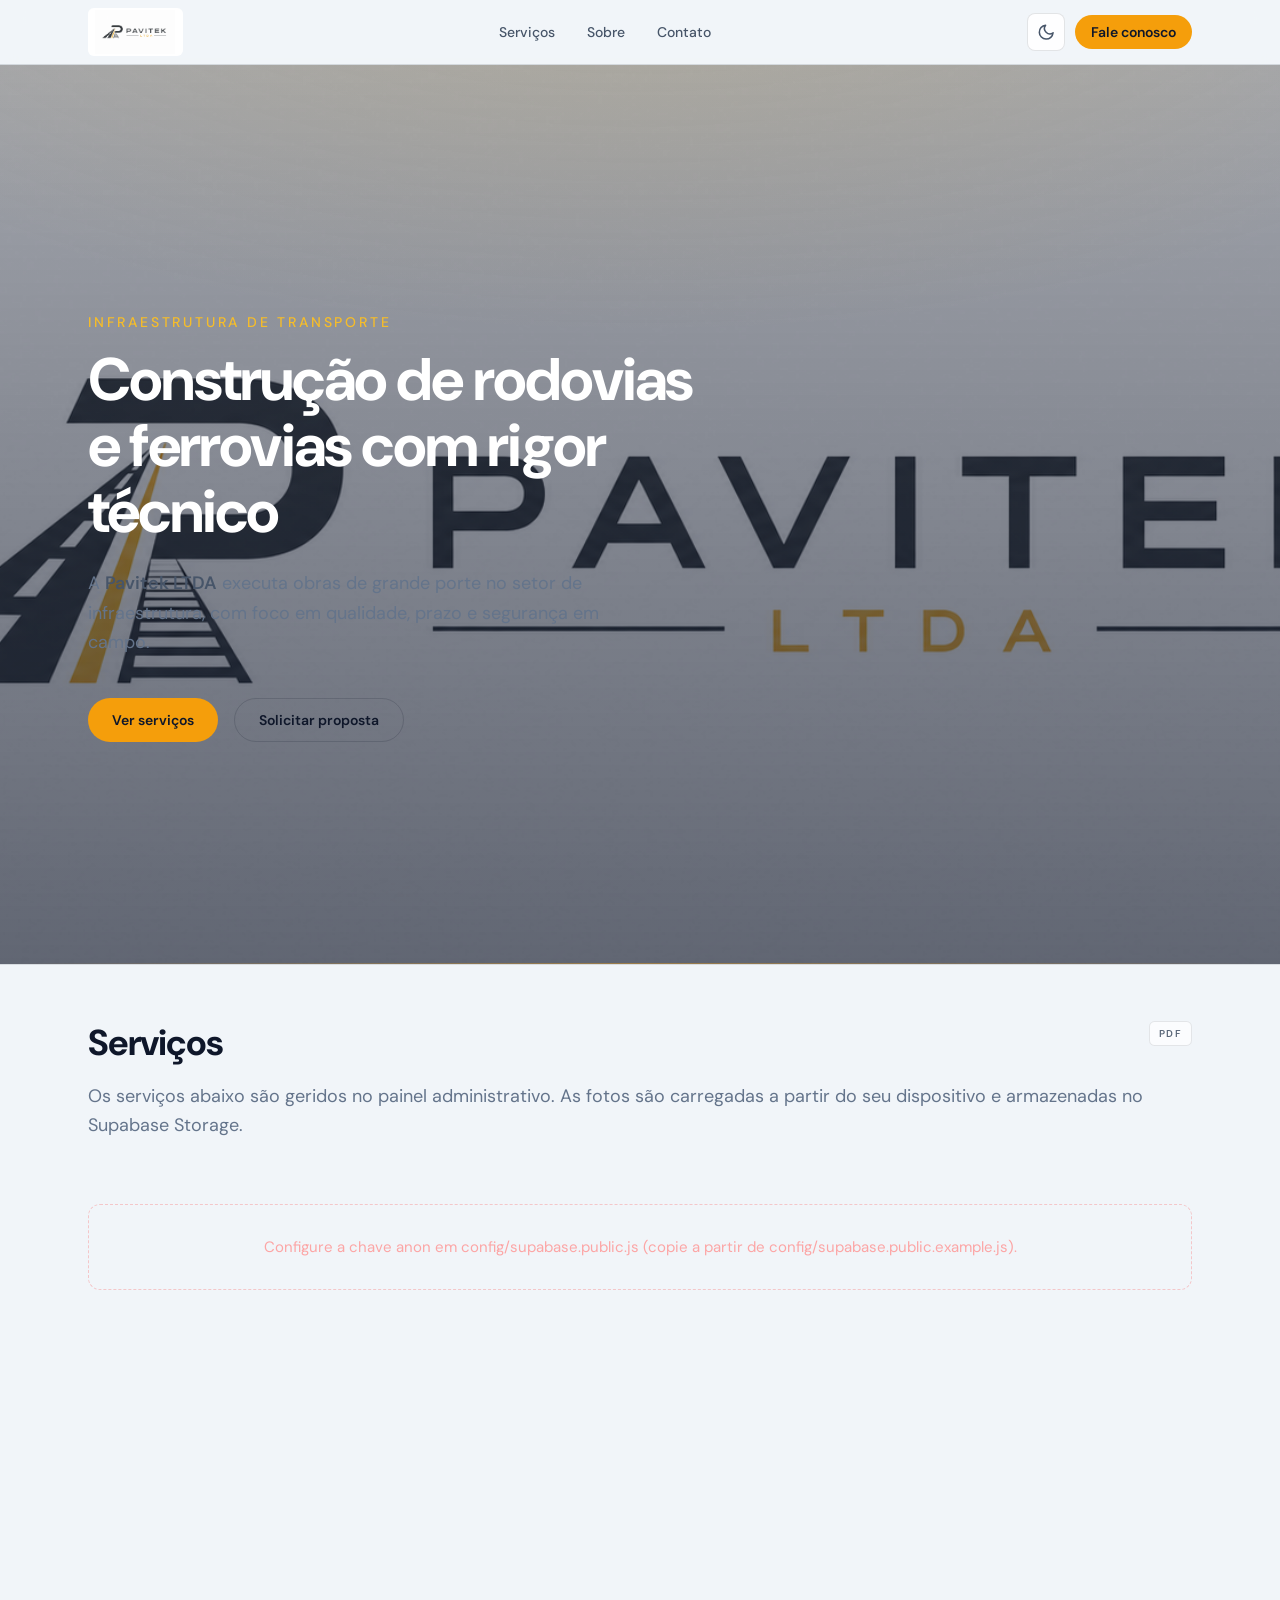
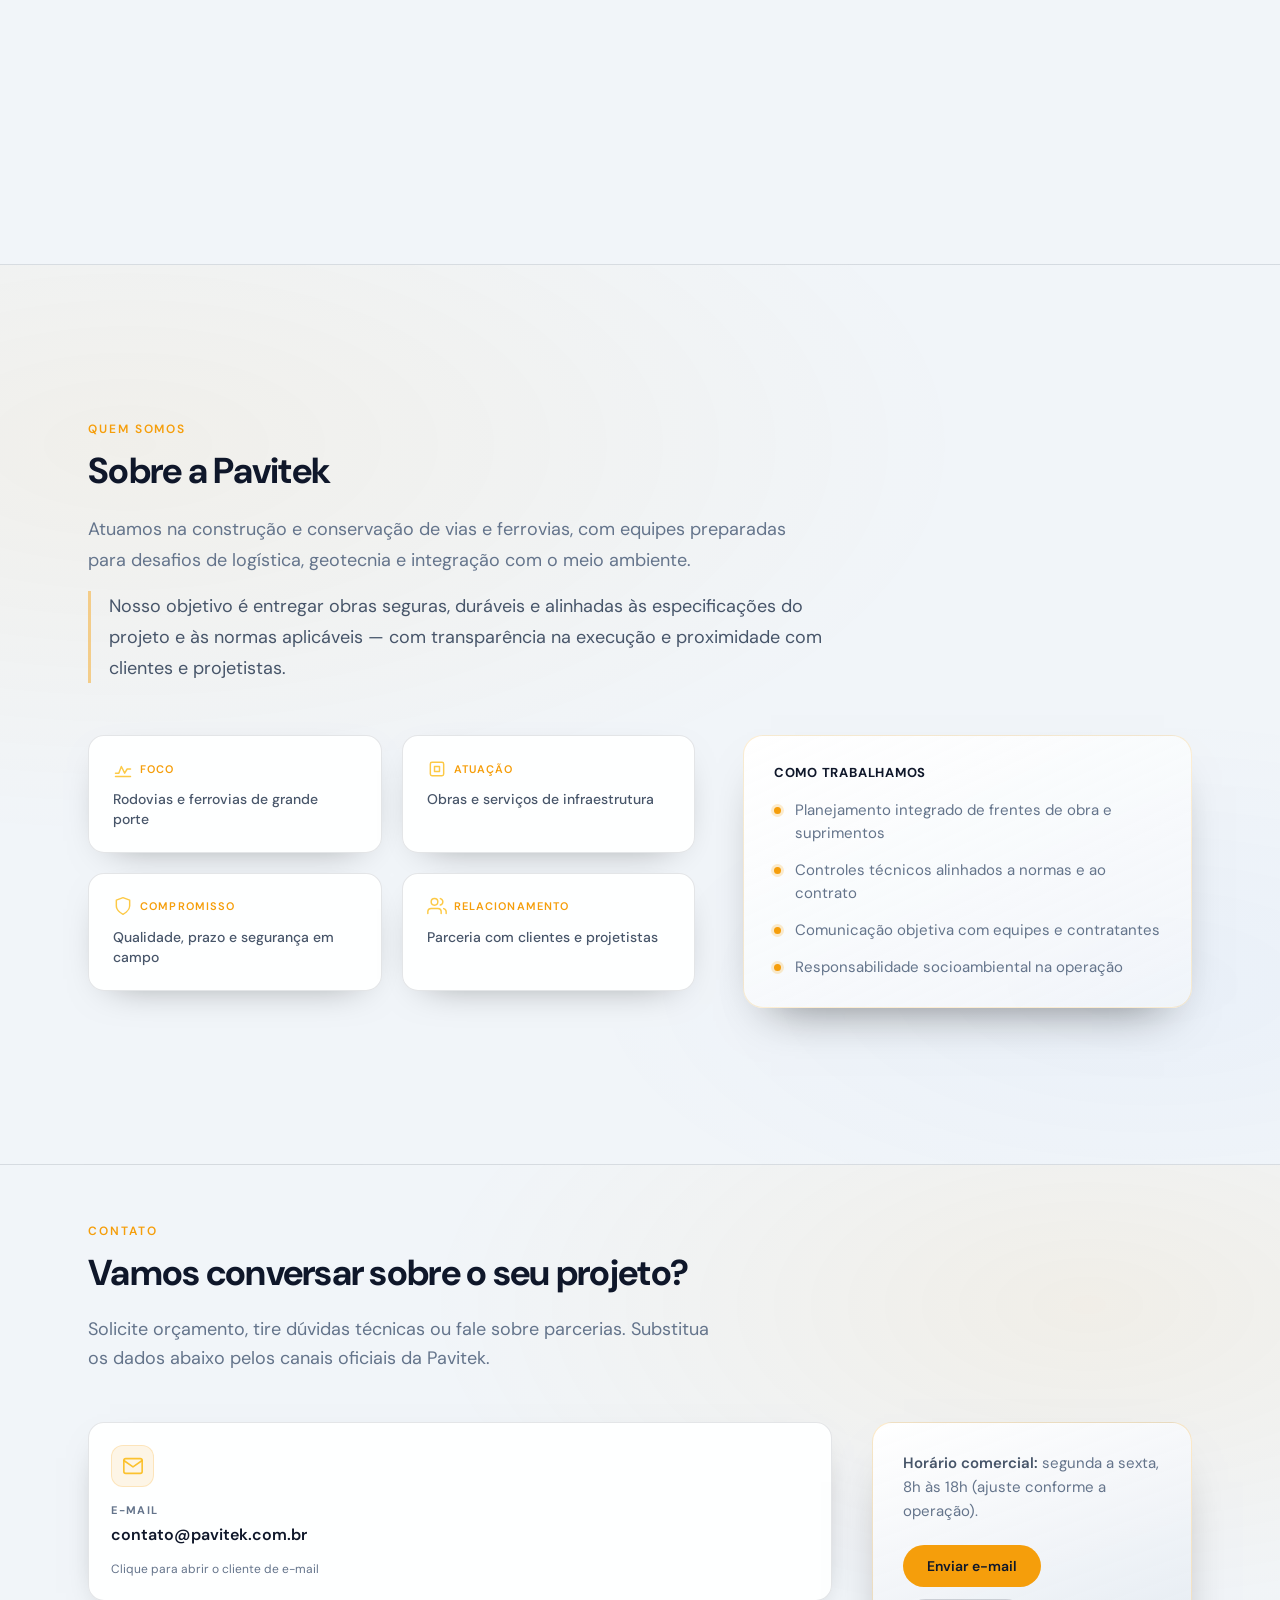
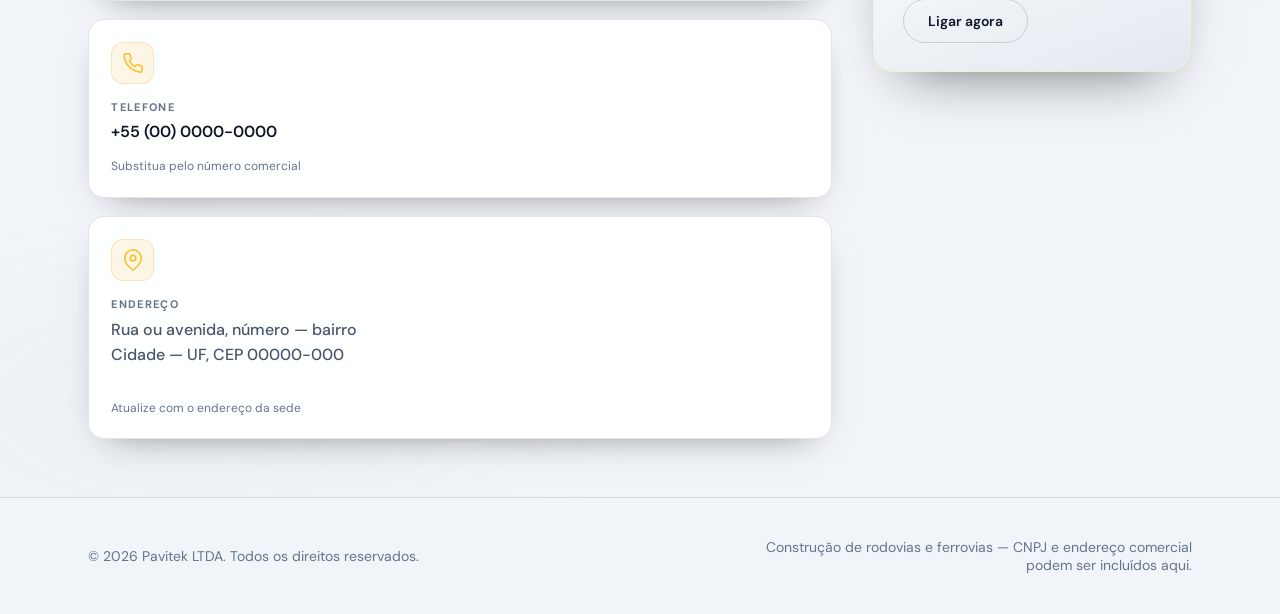
==== commit 07874b3d: "feat: Tema claro e escuro" ====
--- a/index.html
+++ b/index.html
@@ -1,8 +1,33 @@
 <!DOCTYPE html>
-<html lang="pt-BR">
+<html lang="pt-BR" data-theme="dark">
   <head>
     <meta charset="UTF-8" />
     <meta name="viewport" content="width=device-width, initial-scale=1.0" />
+    <meta
+      name="theme-color"
+      content="#020617"
+      id="theme-color-meta"
+    />
+    <script>
+      (function () {
+        var theme = "dark";
+        try {
+          var k = "pavitek-theme";
+          var s = localStorage.getItem(k);
+          if (s === "light" || s === "dark") {
+            theme = s;
+          } else if (window.matchMedia("(prefers-color-scheme: light)").matches) {
+            theme = "light";
+          }
+        } catch (e) {}
+        var d = document.documentElement;
+        d.setAttribute("data-theme", theme);
+        var meta = document.getElementById("theme-color-meta");
+        if (meta) {
+          meta.setAttribute("content", theme === "light" ? "#f1f5f9" : "#020617");
+        }
+      })();
+    </script>
     <meta
       name="description"
       content="Pavitek LTDA — construção de rodovias e ferrovias. Soluções em infraestrutura viária e ferroviária."
@@ -33,7 +58,42 @@
           <a href="#sobre">Sobre</a>
           <a href="#contato">Contato</a>
         </nav>
-        <a class="btn btn--primary btn--header" href="#contato">Fale conosco</a>
+        <div class="header__actions">
+          <button
+            type="button"
+            class="theme-toggle"
+            id="theme-toggle"
+            aria-label="Ativar tema claro"
+            title="Tema escuro"
+          >
+            <svg
+              class="theme-toggle__icon theme-toggle__icon--sun"
+              viewBox="0 0 24 24"
+              fill="none"
+              stroke="currentColor"
+              stroke-width="2"
+              stroke-linecap="round"
+              stroke-linejoin="round"
+              aria-hidden="true"
+            >
+              <circle cx="12" cy="12" r="4" />
+              <path d="M12 2v2M12 20v2M4.93 4.93l1.41 1.41M17.66 17.66l1.41 1.41M2 12h2M20 12h2M4.93 19.07l1.41-1.41M17.66 6.34l1.41-1.41" />
+            </svg>
+            <svg
+              class="theme-toggle__icon theme-toggle__icon--moon"
+              viewBox="0 0 24 24"
+              fill="none"
+              stroke="currentColor"
+              stroke-width="2"
+              stroke-linecap="round"
+              stroke-linejoin="round"
+              aria-hidden="true"
+            >
+              <path d="M21 12.79A9 9 0 1 1 11.21 3 7 7 0 0 0 21 12.79z" />
+            </svg>
+          </button>
+          <a class="btn btn--primary btn--header" href="#contato">Fale conosco</a>
+        </div>
       </div>
     </header>
 
@@ -313,6 +373,7 @@
     <script src="https://cdn.jsdelivr.net/npm/jspdf@2.5.1/dist/jspdf.umd.min.js"></script>
     <script src="https://cdn.jsdelivr.net/npm/@supabase/supabase-js@2.49.1"></script>
     <script src="config/supabase.public.js"></script>
+    <script src="js/theme.js"></script>
     <script src="js/main.js"></script>
     <script src="js/services-supabase.js"></script>
     <script src="js/services-pdf.js"></script>
--- a/css/style.css
+++ b/css/style.css
@@ -1,15 +1,70 @@
 :root {
+  color-scheme: dark;
   --bg: #020617;
   --bg-elevated: rgba(15, 23, 42, 0.5);
   --border: rgba(255, 255, 255, 0.1);
   --text: #f1f5f9;
   --text-muted: #94a3b8;
   --text-soft: #cbd5e1;
+  --heading: #ffffff;
+  --nav-muted: #cbd5e1;
+  --header-bg: rgba(2, 6, 23, 0.85);
+  --code-bg: rgba(255, 255, 255, 0.08);
   --accent: #f59e0b;
   --accent-hover: #fbbf24;
+  --btn-on-accent: #020617;
+  --btn-ghost-border: rgba(255, 255, 255, 0.2);
+  --btn-ghost-color: #ffffff;
+  --surface-card: rgba(15, 23, 42, 0.55);
+  --surface-card-hover: rgba(15, 23, 42, 0.75);
+  --surface-card-strong: rgba(15, 23, 42, 0.82);
+  --surface-ui: rgba(15, 23, 42, 0.88);
+  --panel-grad: linear-gradient(155deg, rgba(15, 23, 42, 0.92), rgba(2, 6, 23, 0.65));
+  --panel-grad-contact: linear-gradient(160deg, rgba(15, 23, 42, 0.95), rgba(2, 6, 23, 0.75));
+  --hero-base: #020617;
+  --hero-scrim-a: rgb(2 6 23 / 0.45);
+  --hero-scrim-b: rgb(2 6 23 / 0.72);
+  --hero-scrim-c: rgb(2 6 23 / 0.88);
+  --pdf-btn-color: rgba(148, 163, 184, 0.75);
+  --pdf-btn-bg: rgba(15, 23, 42, 0.45);
+  --pdf-btn-border: rgba(148, 163, 184, 0.18);
+  --pdf-btn-bg-hover: rgba(15, 23, 42, 0.75);
+  --meta-theme-color: #020617;
   --max: 72rem;
   --header-h: 4rem;
   --section-screen-min: 100vh;
+}
+
+html[data-theme="light"] {
+  color-scheme: light;
+  --bg: #f1f5f9;
+  --bg-elevated: rgba(255, 255, 255, 0.88);
+  --border: rgba(15, 23, 42, 0.11);
+  --text: #0f172a;
+  --text-muted: #64748b;
+  --text-soft: #475569;
+  --heading: #0f172a;
+  --nav-muted: #475569;
+  --header-bg: rgba(241, 245, 249, 0.9);
+  --code-bg: rgba(15, 23, 42, 0.06);
+  --btn-on-accent: #0f172a;
+  --btn-ghost-border: rgba(15, 23, 42, 0.16);
+  --btn-ghost-color: #0f172a;
+  --surface-card: rgba(255, 255, 255, 0.92);
+  --surface-card-hover: #ffffff;
+  --surface-card-strong: rgba(248, 250, 252, 0.98);
+  --surface-ui: rgba(248, 250, 252, 0.96);
+  --panel-grad: linear-gradient(155deg, rgba(255, 255, 255, 0.98), rgba(241, 245, 249, 0.85));
+  --panel-grad-contact: linear-gradient(160deg, rgba(255, 255, 255, 0.98), rgba(226, 232, 240, 0.9));
+  --hero-base: #e2e8f0;
+  --hero-scrim-a: rgb(15 23 42 / 0.38);
+  --hero-scrim-b: rgb(15 23 42 / 0.52);
+  --hero-scrim-c: rgb(15 23 42 / 0.66);
+  --pdf-btn-color: rgba(71, 85, 105, 0.9);
+  --pdf-btn-bg: rgba(255, 255, 255, 0.72);
+  --pdf-btn-border: rgba(15, 23, 42, 0.1);
+  --pdf-btn-bg-hover: rgba(255, 255, 255, 0.96);
+  --meta-theme-color: #f1f5f9;
 }
 
 *,
@@ -74,7 +129,7 @@
   inset: 0 0 auto 0;
   z-index: 50;
   border-bottom: 1px solid var(--border);
-  background: rgba(2, 6, 23, 0.85);
+  background: var(--header-bg);
   backdrop-filter: blur(12px);
 }
 
@@ -118,7 +173,7 @@
   gap: 1rem;
   font-size: 0.75rem;
   font-weight: 500;
-  color: #cbd5e1;
+  color: var(--nav-muted);
 }
 
 @media (min-width: 640px) {
@@ -143,7 +198,7 @@
 
 .btn--primary {
   background: var(--accent);
-  color: var(--bg);
+  color: var(--btn-on-accent);
   padding: 0.75rem 1.5rem;
   font-size: 0.875rem;
 }
@@ -166,8 +221,8 @@
 }
 
 .btn--ghost {
-  border: 1px solid rgba(255, 255, 255, 0.2);
-  color: #fff;
+  border: 1px solid var(--btn-ghost-border);
+  color: var(--btn-ghost-color);
   padding: 0.75rem 1.5rem;
   font-size: 0.875rem;
 }
@@ -175,6 +230,73 @@
 .btn--ghost:hover {
   border-color: rgba(245, 158, 11, 0.5);
   color: var(--accent-hover);
+}
+
+.header__actions {
+  display: flex;
+  flex-shrink: 0;
+  align-items: center;
+  gap: 0.45rem;
+}
+
+@media (min-width: 640px) {
+  .header__actions {
+    gap: 0.65rem;
+  }
+}
+
+.theme-toggle {
+  display: inline-flex;
+  align-items: center;
+  justify-content: center;
+  width: 2.35rem;
+  height: 2.35rem;
+  padding: 0;
+  border: 1px solid var(--border);
+  border-radius: 0.5rem;
+  background: var(--bg-elevated);
+  color: var(--text-soft);
+  cursor: pointer;
+  transition:
+    border-color 0.15s ease,
+    background 0.15s ease,
+    color 0.15s ease;
+}
+
+.theme-toggle:hover {
+  border-color: rgba(245, 158, 11, 0.35);
+  color: var(--accent-hover);
+}
+
+.theme-toggle:focus-visible {
+  outline: 2px solid rgba(245, 158, 11, 0.45);
+  outline-offset: 2px;
+}
+
+.theme-toggle__icon {
+  display: block;
+  width: 1.15rem;
+  height: 1.15rem;
+}
+
+.theme-toggle__icon--sun {
+  display: none;
+}
+
+html[data-theme="dark"] .theme-toggle__icon--sun {
+  display: block;
+}
+
+html[data-theme="dark"] .theme-toggle__icon--moon {
+  display: none;
+}
+
+html[data-theme="light"] .theme-toggle__icon--moon {
+  display: block;
+}
+
+html[data-theme="light"] .theme-toggle__icon--sun {
+  display: none;
 }
 
 /* Layout: cada bloco principal com altura mínima de uma tela */
@@ -266,7 +388,7 @@
   display: flex;
   align-items: center;
   justify-content: center;
-  background-color: #020617;
+  background-color: var(--hero-base);
 }
 
 .hero__bg-img {
@@ -310,9 +432,9 @@
   opacity: var(--hero-scrim-opacity, 1);
   background: linear-gradient(
     to bottom,
-    rgb(2 6 23 / 0.45) 0%,
-    rgb(2 6 23 / 0.72) 50%,
-    rgb(2 6 23 / 0.88) 100%
+    var(--hero-scrim-a) 0%,
+    var(--hero-scrim-b) 50%,
+    var(--hero-scrim-c) 100%
   );
 }
 
@@ -432,9 +554,9 @@
   font-weight: 600;
   letter-spacing: 0.14em;
   text-transform: uppercase;
-  color: rgba(148, 163, 184, 0.75);
-  background: rgba(15, 23, 42, 0.45);
-  border: 1px solid rgba(148, 163, 184, 0.18);
+  color: var(--pdf-btn-color);
+  background: var(--pdf-btn-bg);
+  border: 1px solid var(--pdf-btn-border);
   border-radius: 0.35rem;
   padding: 0.3rem 0.55rem;
   cursor: pointer;
@@ -448,7 +570,7 @@
 .services-pdf-btn:hover:not(:disabled) {
   color: rgba(251, 191, 36, 0.95);
   border-color: rgba(245, 158, 11, 0.35);
-  background: rgba(15, 23, 42, 0.75);
+  background: var(--pdf-btn-bg-hover);
 }
 
 .services-pdf-btn:focus-visible {
@@ -466,7 +588,7 @@
   font-size: clamp(1.75rem, 3vw, 2.25rem);
   font-weight: 700;
   letter-spacing: -0.02em;
-  color: #fff;
+  color: var(--heading);
 }
 
 .section__subtitle {
@@ -480,7 +602,7 @@
   font-size: 0.9em;
   padding: 0.1em 0.35em;
   border-radius: 0.25rem;
-  background: rgba(255, 255, 255, 0.08);
+  background: var(--code-bg);
   color: var(--text-soft);
 }
 
@@ -505,7 +627,7 @@
 }
 
 .services__jump-sep {
-  color: #64748b;
+  color: var(--text-muted);
   user-select: none;
 }
 
@@ -528,7 +650,7 @@
 }
 
 .services__state--loading {
-  color: #94a3b8;
+  color: var(--text-muted);
 }
 
 .services__state--error {
@@ -568,7 +690,7 @@
   margin: 0;
   font-size: clamp(1.25rem, 2.5vw, 1.5rem);
   font-weight: 700;
-  color: #fff;
+  color: var(--heading);
   letter-spacing: -0.02em;
 }
 
@@ -682,7 +804,7 @@
   border: 1px solid rgba(148, 163, 184, 0.2);
   border-radius: 0.75rem;
   overflow: hidden;
-  background: rgba(15, 23, 42, 0.75);
+  background: var(--surface-card);
   cursor: zoom-in;
   transition:
     border-color 0.2s ease,
@@ -729,8 +851,8 @@
   padding: 0;
   border: 1px solid var(--border);
   border-radius: 0.5rem;
-  background: rgba(15, 23, 42, 0.88);
-  color: #fff;
+  background: var(--surface-ui);
+  color: var(--heading);
   font-size: 1.45rem;
   line-height: 1;
   font-family: inherit;
@@ -804,12 +926,12 @@
 .service__path-hint {
   margin: 0.65rem 0 0;
   font-size: 0.75rem;
-  color: #64748b;
+  color: var(--text-muted);
 }
 
 .service__path-hint code {
   font-size: inherit;
-  color: #94a3b8;
+  color: var(--text-soft);
 }
 
 /* Lightbox */
@@ -963,7 +1085,7 @@
   padding: 1.25rem 1.35rem;
   border-radius: 1rem;
   border: 1px solid var(--border);
-  background: rgba(15, 23, 42, 0.55);
+  background: var(--surface-card);
   box-shadow: 0 12px 40px -24px rgba(0, 0, 0, 0.5);
   transition:
     border-color 0.2s ease,
@@ -979,7 +1101,7 @@
 
 .about__item:hover {
   border-color: rgba(245, 158, 11, 0.28);
-  background: rgba(15, 23, 42, 0.75);
+  background: var(--surface-card-hover);
   transform: translateY(-2px);
 }
 
@@ -1017,7 +1139,7 @@
   padding: 1.5rem 1.5rem 1.6rem;
   border-radius: 1.25rem;
   border: 1px solid rgba(245, 158, 11, 0.18);
-  background: linear-gradient(155deg, rgba(15, 23, 42, 0.92), rgba(2, 6, 23, 0.65));
+  background: var(--panel-grad);
   box-shadow:
     0 0 0 1px rgba(255, 255, 255, 0.04) inset,
     0 24px 48px -28px rgba(0, 0, 0, 0.55);
@@ -1035,7 +1157,7 @@
   font-weight: 700;
   letter-spacing: 0.06em;
   text-transform: uppercase;
-  color: #fff;
+  color: var(--heading);
 }
 
 .about-aside__list {
@@ -1166,7 +1288,7 @@
   padding: 1.35rem 1.4rem;
   border-radius: 1rem;
   border: 1px solid var(--border);
-  background: rgba(15, 23, 42, 0.55);
+  background: var(--surface-card);
   color: inherit;
   text-decoration: none;
   transition:
@@ -1179,7 +1301,7 @@
 
 .contact-tile:hover {
   border-color: rgba(245, 158, 11, 0.35);
-  background: rgba(15, 23, 42, 0.82);
+  background: var(--surface-card-strong);
   box-shadow:
     0 20px 44px -24px rgba(0, 0, 0, 0.65),
     0 0 0 1px rgba(245, 158, 11, 0.12);
@@ -1198,7 +1320,7 @@
 .contact-tile--static:hover {
   transform: none;
   border-color: var(--border);
-  background: rgba(15, 23, 42, 0.55);
+  background: var(--surface-card);
   box-shadow: 0 14px 36px -22px rgba(0, 0, 0, 0.55);
 }
 
@@ -1228,7 +1350,7 @@
   margin-top: 0.45rem;
   font-size: 1rem;
   font-weight: 600;
-  color: #fff;
+  color: var(--heading);
   word-break: break-word;
 }
 
@@ -1243,7 +1365,7 @@
   margin-top: auto;
   padding-top: 1rem;
   font-size: 0.75rem;
-  color: #64748b;
+  color: var(--text-muted);
   line-height: 1.4;
 }
 
@@ -1251,7 +1373,7 @@
   padding: 1.5rem 1.5rem 1.65rem;
   border-radius: 1.25rem;
   border: 1px solid rgba(245, 158, 11, 0.22);
-  background: linear-gradient(160deg, rgba(15, 23, 42, 0.95), rgba(2, 6, 23, 0.75));
+  background: var(--panel-grad-contact);
   box-shadow:
     0 0 0 1px rgba(255, 255, 255, 0.04) inset,
     0 28px 56px -32px rgba(0, 0, 0, 0.6);
@@ -1287,6 +1409,18 @@
   .contact-tile:hover {
     transform: none;
   }
+}
+
+html[data-theme="light"] .section--about {
+  background:
+    radial-gradient(ellipse 120% 80% at 10% 20%, rgba(245, 158, 11, 0.06), transparent 55%),
+    radial-gradient(ellipse 90% 60% at 90% 80%, rgba(59, 130, 246, 0.04), transparent 50%);
+}
+
+html[data-theme="light"] .section--contact {
+  background:
+    radial-gradient(ellipse 100% 70% at 85% 15%, rgba(245, 158, 11, 0.07), transparent 52%),
+    radial-gradient(ellipse 80% 50% at 15% 90%, rgba(148, 163, 184, 0.05), transparent 45%);
 }
 
 /* Footer */
@@ -1303,7 +1437,7 @@
   gap: 1.5rem;
   text-align: center;
   font-size: 0.875rem;
-  color: #64748b;
+  color: var(--text-muted);
 }
 
 @media (min-width: 640px) {
